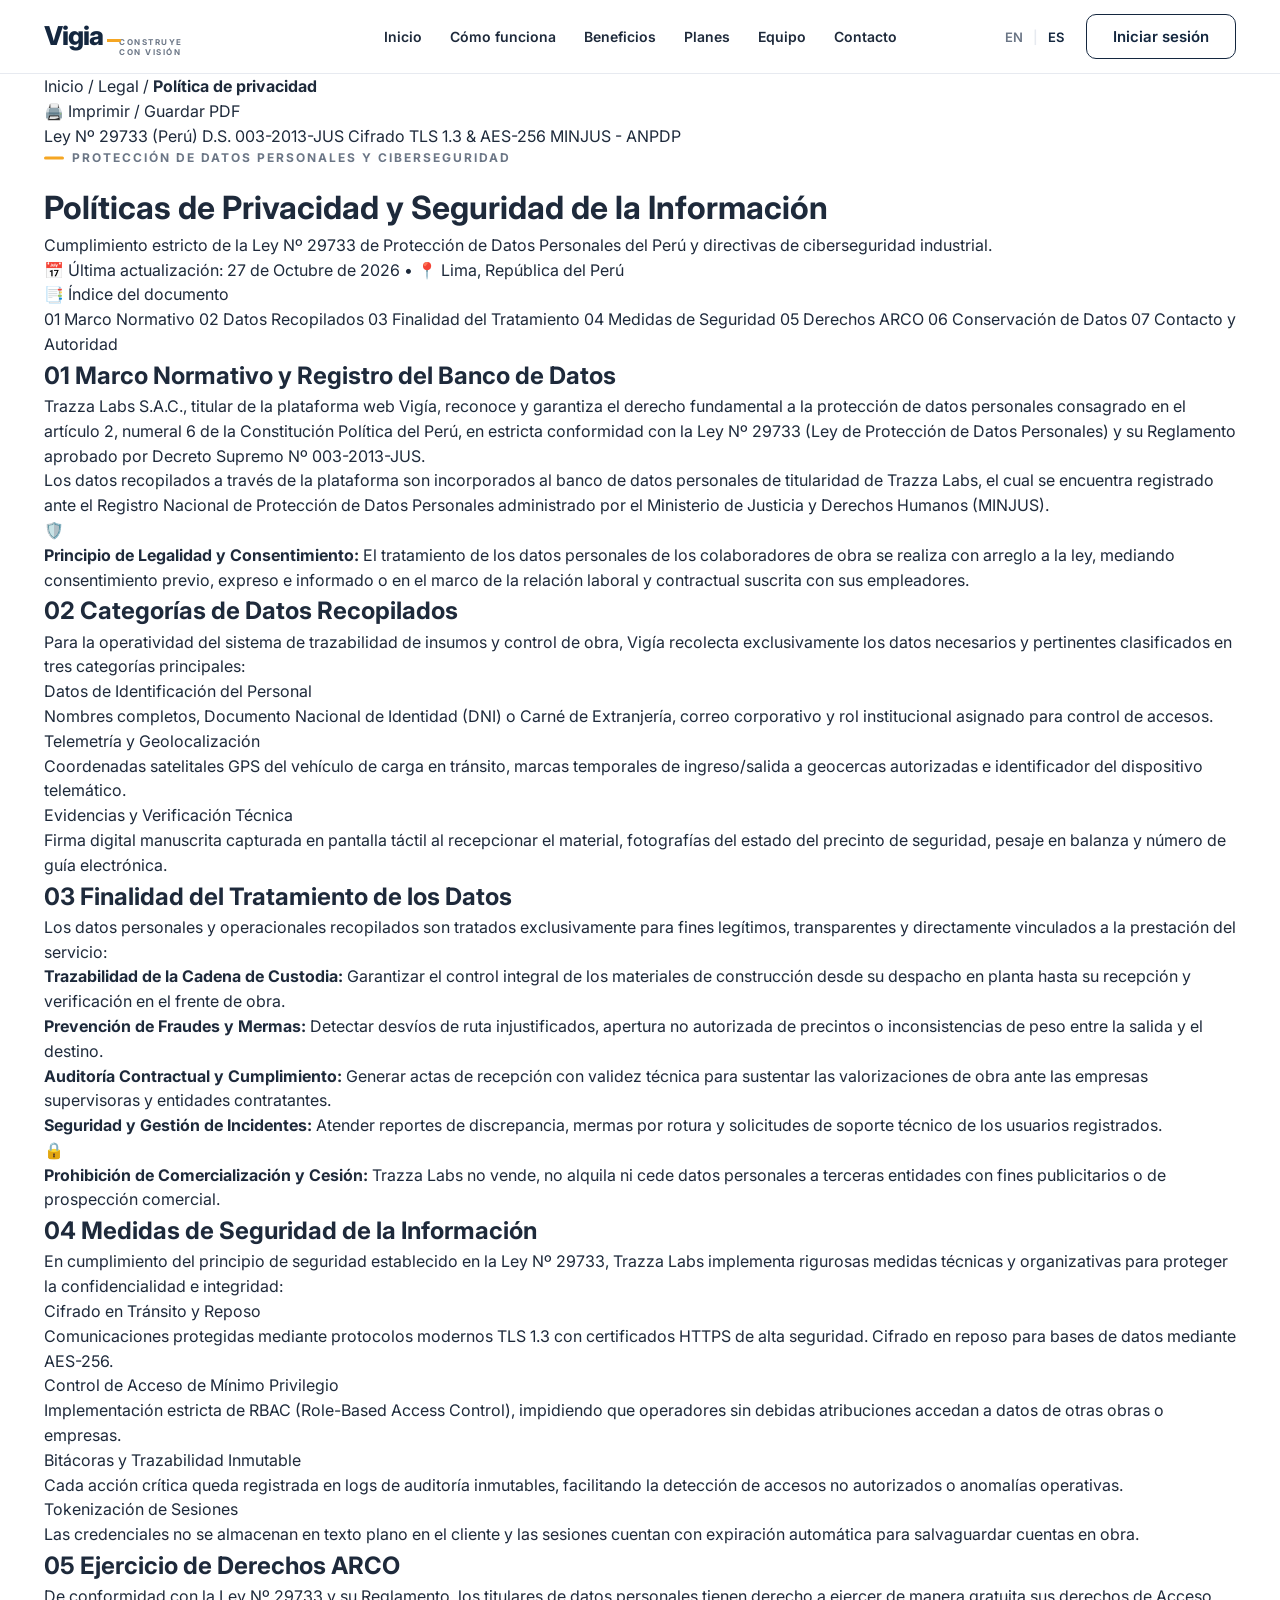
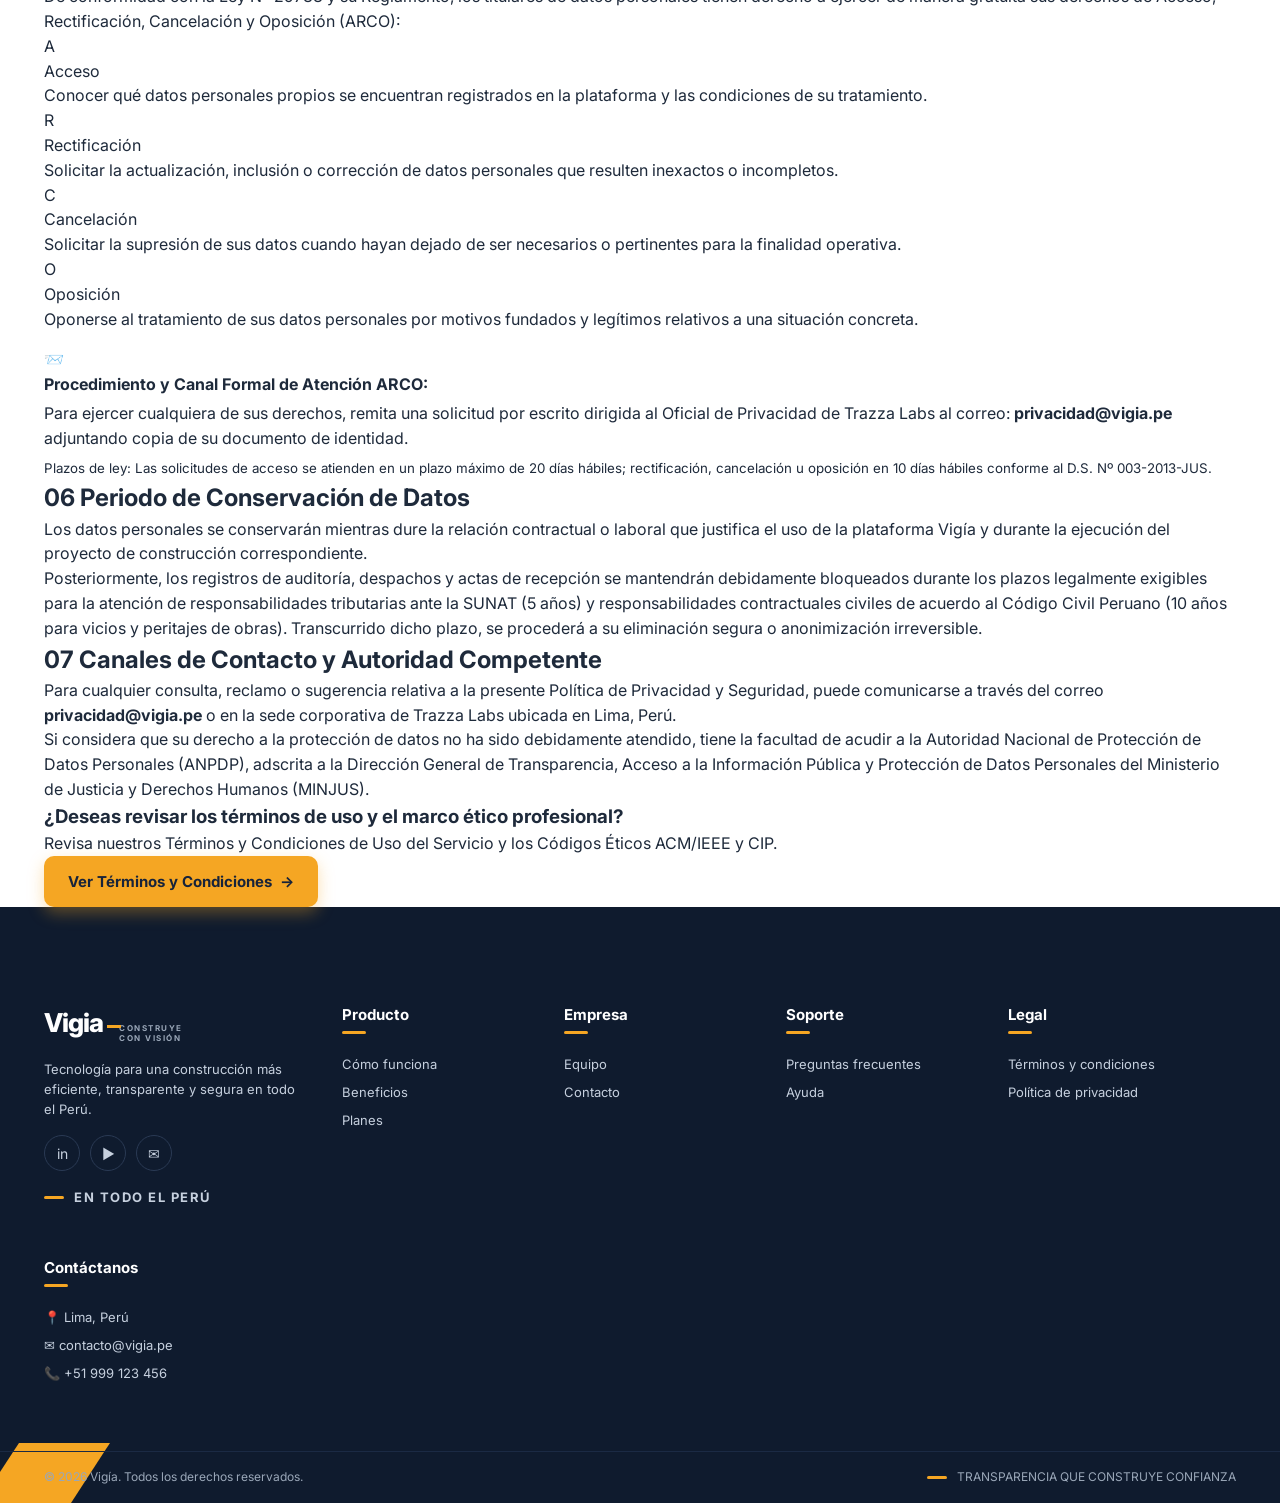
==== docs/politica-de-privacidad.html @ 354fa3fb "feat(legal): add privacy and security policy page compliant with Peruvian Law 29733" ====
<!DOCTYPE html>
<html lang="es">
<head>
  <meta charset="UTF-8" />
  <meta name="viewport" content="width=device-width, initial-scale=1.0" />
  <title data-i18n="privacy.metaTitle">Políticas de Privacidad y Seguridad | Vigía</title>
  <meta name="description" data-i18n-content="privacy.metaDesc" content="Políticas de Privacidad y Seguridad de la Información de Vigía bajo la Ley Nº 29733 de Protección de Datos Personales de la República del Perú." />
  <meta name="keywords" content="política de privacidad, ley 29733, protección de datos Perú, derechos ARCO, ciberseguridad, Vigía, Trazza Labs" />
  <meta name="author" content="Trazza Labs" />
  <link rel="preconnect" href="https://fonts.googleapis.com" />
  <link rel="preconnect" href="https://fonts.gstatic.com" crossorigin />
  <link href="https://fonts.googleapis.com/css2?family=Inter:wght@400;500;600;700;800;900&display=swap" rel="stylesheet" />
  <link rel="stylesheet" href="styles.css" />
</head>
<body>

  <!-- ================= HEADER ================= -->
  <header class="site-header" id="top">
    <div class="container header-inner">
      <a href="index.html#top" class="brand" data-i18n-aria-label="header.brandLabel" aria-label="Vigía — Inicio">
        <span class="brand-name">Vigia</span>
        <span class="brand-tag" data-i18n="brand.tag">CONSTRUYE<br />CON VISIÓN</span>
      </a>

      <nav class="main-nav" id="mainNav" data-i18n-aria-label="header.navLabel" aria-label="Navegación principal">
        <a href="index.html#top" class="nav-link" data-i18n="nav.home">Inicio</a>
        <a href="index.html#como-funciona" class="nav-link" data-i18n="nav.how">Cómo funciona</a>
        <a href="index.html#beneficios" class="nav-link" data-i18n="nav.benefits">Beneficios</a>
        <a href="index.html#planes" class="nav-link" data-i18n="nav.plans">Planes</a>
        <a href="index.html#equipo" class="nav-link" data-i18n="nav.team">Equipo</a>
        <a href="index.html#contacto" class="nav-link" data-i18n="nav.contact">Contacto</a>
      </nav>

      <div class="header-actions">
        <div class="lang-switch" role="group" data-i18n-aria-label="header.languageLabel" aria-label="Idioma">
          <button type="button" class="lang-btn" data-lang="en" aria-pressed="false">EN</button>
          <span class="lang-sep">|</span>
          <button type="button" class="lang-btn active" data-lang="es" aria-pressed="true">ES</button>
        </div>
        <a href="https://vigia-frontend-8084.web.app" class="btn btn-outline" data-i18n="header.signIn">Iniciar sesión</a>
        <button type="button" class="menu-toggle" id="menuToggle" data-i18n-aria-label="header.openMenu" aria-label="Abrir menú" aria-expanded="false">
          <span></span><span></span><span></span>
        </button>
      </div>
    </div>
  </header>

  <!-- ================= MAIN LEGAL CONTENT ================= -->
  <main class="legal-main">
    <div class="container">

      <!-- Breadcrumbs & Print Action -->
      <div class="legal-breadcrumb-bar">
        <nav class="legal-breadcrumb" aria-label="Migas de pan">
          <a href="index.html" data-i18n="nav.home">Inicio</a>
          <span>/</span>
          <span data-i18n="footer.legal">Legal</span>
          <span>/</span>
          <strong data-i18n="privacy.title">Política de privacidad</strong>
        </nav>
        <button type="button" class="btn-print" onclick="window.print()">
          <span>🖨️</span>
          <span data-i18n="privacy.print">Imprimir / Guardar PDF</span>
        </button>
      </div>

      <!-- Header Card -->
      <div class="legal-header-card privacy-border">
        <div class="legal-badges">
          <span class="legal-badge badge-green" data-i18n="privacy.badgeLaw">Ley Nº 29733 (Perú)</span>
          <span class="legal-badge badge-gray" data-i18n="privacy.badgeDs">D.S. 003-2013-JUS</span>
          <span class="legal-badge badge-blue" data-i18n="privacy.badgeSecurity">Cifrado TLS 1.3 & AES-256</span>
          <span class="legal-badge badge-amber" data-i18n="privacy.badgeAuthority">MINJUS - ANPDP</span>
        </div>
        <p class="eyebrow" data-i18n="privacy.eyebrow">PROTECCIÓN DE DATOS PERSONALES Y CIBERSEGURIDAD</p>
        <h1 class="legal-title" data-i18n="privacy.headerTitle">Políticas de Privacidad y Seguridad de la Información</h1>
        <p class="legal-subtitle" data-i18n="privacy.headerSubtitle">
          Cumplimiento estricto de la Ley Nº 29733 de Protección de Datos Personales del Perú y directivas de ciberseguridad industrial.
        </p>
        <div class="legal-meta">
          <span data-i18n="privacy.updated">📅 Última actualización: 27 de Octubre de 2026</span>
          <span>&bull;</span>
          <span data-i18n="privacy.jurisdiction">📍 Lima, República del Perú</span>
        </div>
      </div>

      <!-- Tabla de Contenido Rápido (TOC) -->
      <nav class="legal-toc" aria-label="Índice de secciones de privacidad">
        <div class="legal-toc-title">
          <span>📑</span> <span data-i18n="terms.tocTitle">Índice del documento</span>
        </div>
        <div class="legal-toc-grid">
          <a href="#psec-1" class="toc-link"><span class="toc-num">01</span> <span data-i18n="privacy.nav1">Marco Normativo</span></a>
          <a href="#psec-2" class="toc-link"><span class="toc-num">02</span> <span data-i18n="privacy.nav2">Datos Recopilados</span></a>
          <a href="#psec-3" class="toc-link"><span class="toc-num">03</span> <span data-i18n="privacy.nav3">Finalidad del Tratamiento</span></a>
          <a href="#psec-4" class="toc-link"><span class="toc-num">04</span> <span data-i18n="privacy.nav4">Medidas de Seguridad</span></a>
          <a href="#psec-5" class="toc-link"><span class="toc-num">05</span> <span data-i18n="privacy.nav5">Derechos ARCO</span></a>
          <a href="#psec-6" class="toc-link"><span class="toc-num">06</span> <span data-i18n="privacy.nav6">Conservación de Datos</span></a>
          <a href="#psec-7" class="toc-link"><span class="toc-num">07</span> <span data-i18n="privacy.nav7">Contacto y Autoridad</span></a>
        </div>
      </nav>

      <!-- Secciones Legales -->
      <div class="legal-content">

        <!-- Sección 1 -->
        <section id="psec-1" class="legal-section-card">
          <h2><span class="sec-badge green">01</span> <span data-i18n="privacy.s1Title">Marco Normativo y Registro del Banco de Datos</span></h2>
          <p data-i18n="privacy.s1p1">
            Trazza Labs S.A.C., titular de la plataforma web Vigía, reconoce y garantiza el derecho fundamental a la protección de datos personales consagrado en el artículo 2, numeral 6 de la Constitución Política del Perú, en estricta conformidad con la Ley Nº 29733 (Ley de Protección de Datos Personales) y su Reglamento aprobado por Decreto Supremo Nº 003-2013-JUS.
          </p>
          <p data-i18n="privacy.s1p2">
            Los datos recopilados a través de la plataforma son incorporados al banco de datos personales de titularidad de Trazza Labs, el cual se encuentra registrado ante el Registro Nacional de Protección de Datos Personales administrado por el Ministerio de Justicia y Derechos Humanos (MINJUS).
          </p>
          <div class="callout callout-success">
            <span>🛡️</span>
            <div>
              <strong data-i18n="privacy.s1CalloutTitle">Principio de Legalidad y Consentimiento:</strong>
              <span data-i18n="privacy.s1CalloutText"> El tratamiento de los datos personales de los colaboradores de obra se realiza con arreglo a la ley, mediando consentimiento previo, expreso e informado o en el marco de la relación laboral y contractual suscrita con sus empleadores.</span>
            </div>
          </div>
        </section>

        <!-- Sección 2 -->
        <section id="psec-2" class="legal-section-card">
          <h2><span class="sec-badge green">02</span> <span data-i18n="privacy.s2Title">Categorías de Datos Recopilados</span></h2>
          <p data-i18n="privacy.s2Intro">
            Para la operatividad del sistema de trazabilidad de insumos y control de obra, Vigía recolecta exclusivamente los datos necesarios y pertinentes clasificados en tres categorías principales:
          </p>
          <div class="roles-cards-grid">
            <div class="role-box">
              <div class="role-box-title" data-i18n="privacy.s2Cat1Title">Datos de Identificación del Personal</div>
              <p data-i18n="privacy.s2Cat1Text">Nombres completos, Documento Nacional de Identidad (DNI) o Carné de Extranjería, correo corporativo y rol institucional asignado para control de accesos.</p>
            </div>
            <div class="role-box">
              <div class="role-box-title" data-i18n="privacy.s2Cat2Title">Telemetría y Geolocalización</div>
              <p data-i18n="privacy.s2Cat2Text">Coordenadas satelitales GPS del vehículo de carga en tránsito, marcas temporales de ingreso/salida a geocercas autorizadas e identificador del dispositivo telemático.</p>
            </div>
            <div class="role-box">
              <div class="role-box-title" data-i18n="privacy.s2Cat3Title">Evidencias y Verificación Técnica</div>
              <p data-i18n="privacy.s2Cat3Text">Firma digital manuscrita capturada en pantalla táctil al recepcionar el material, fotografías del estado del precinto de seguridad, pesaje en balanza y número de guía electrónica.</p>
            </div>
          </div>
        </section>

        <!-- Sección 3 -->
        <section id="psec-3" class="legal-section-card">
          <h2><span class="sec-badge green">03</span> <span data-i18n="privacy.s3Title">Finalidad del Tratamiento de los Datos</span></h2>
          <p data-i18n="privacy.s3p1">
            Los datos personales y operacionales recopilados son tratados exclusivamente para fines legítimos, transparentes y directamente vinculados a la prestación del servicio:
          </p>
          <ul class="ethics-list">
            <li><strong data-i18n="privacy.s3Item1Title">Trazabilidad de la Cadena de Custodia:</strong> <span data-i18n="privacy.s3Item1Text">Garantizar el control integral de los materiales de construcción desde su despacho en planta hasta su recepción y verificación en el frente de obra.</span></li>
            <li><strong data-i18n="privacy.s3Item2Title">Prevención de Fraudes y Mermas:</strong> <span data-i18n="privacy.s3Item2Text">Detectar desvíos de ruta injustificados, apertura no autorizada de precintos o inconsistencias de peso entre la salida y el destino.</span></li>
            <li><strong data-i18n="privacy.s3Item3Title">Auditoría Contractual y Cumplimiento:</strong> <span data-i18n="privacy.s3Item3Text">Generar actas de recepción con validez técnica para sustentar las valorizaciones de obra ante las empresas supervisoras y entidades contratantes.</span></li>
            <li><strong data-i18n="privacy.s3Item4Title">Seguridad y Gestión de Incidentes:</strong> <span data-i18n="privacy.s3Item4Text">Atender reportes de discrepancia, mermas por rotura y solicitudes de soporte técnico de los usuarios registrados.</span></li>
          </ul>
          <div class="callout callout-info">
            <span>🔒</span>
            <div>
              <strong data-i18n="privacy.s3NoSaleTitle">Prohibición de Comercialización y Cesión:</strong>
              <span data-i18n="privacy.s3NoSaleText"> Trazza Labs no vende, no alquila ni cede datos personales a terceras entidades con fines publicitarios o de prospección comercial.</span>
            </div>
          </div>
        </section>

        <!-- Sección 4 -->
        <section id="psec-4" class="legal-section-card">
          <h2><span class="sec-badge green">04</span> <span data-i18n="privacy.s4Title">Medidas de Seguridad de la Información</span></h2>
          <p data-i18n="privacy.s4Intro">
            En cumplimiento del principio de seguridad establecido en la Ley Nº 29733, Trazza Labs implementa rigurosas medidas técnicas y organizativas para proteger la confidencialidad e integridad:
          </p>
          <div class="roles-cards-grid">
            <div class="role-box">
              <div class="role-box-title" data-i18n="privacy.s4C1Title">Cifrado en Tránsito y Reposo</div>
              <p data-i18n="privacy.s4C1Text">Comunicaciones protegidas mediante protocolos modernos TLS 1.3 con certificados HTTPS de alta seguridad. Cifrado en reposo para bases de datos mediante AES-256.</p>
            </div>
            <div class="role-box">
              <div class="role-box-title" data-i18n="privacy.s4C2Title">Control de Acceso de Mínimo Privilegio</div>
              <p data-i18n="privacy.s4C2Text">Implementación estricta de RBAC (Role-Based Access Control), impidiendo que operadores sin debidas atribuciones accedan a datos de otras obras o empresas.</p>
            </div>
            <div class="role-box">
              <div class="role-box-title" data-i18n="privacy.s4C3Title">Bitácoras y Trazabilidad Inmutable</div>
              <p data-i18n="privacy.s4C3Text">Cada acción crítica queda registrada en logs de auditoría inmutables, facilitando la detección de accesos no autorizados o anomalías operativas.</p>
            </div>
            <div class="role-box">
              <div class="role-box-title" data-i18n="privacy.s4C4Title">Tokenización de Sesiones</div>
              <p data-i18n="privacy.s4C4Text">Las credenciales no se almacenan en texto plano en el cliente y las sesiones cuentan con expiración automática para salvaguardar cuentas en obra.</p>
            </div>
          </div>
        </section>

        <!-- Sección 5: Derechos ARCO -->
        <section id="psec-5" class="legal-section-card">
          <h2><span class="sec-badge amber">05</span> <span data-i18n="privacy.s5Title">Ejercicio de Derechos ARCO</span></h2>
          <p data-i18n="privacy.s5Intro">
            De conformidad con la Ley Nº 29733 y su Reglamento, los titulares de datos personales tienen derecho a ejercer de manera gratuita sus derechos de Acceso, Rectificación, Cancelación y Oposición (ARCO):
          </p>
          <div class="arco-grid">
            <div class="arco-card">
              <div class="arco-letter">A</div>
              <div class="arco-name" data-i18n="privacy.arcoATitle">Acceso</div>
              <p class="arco-desc" data-i18n="privacy.arcoADesc">Conocer qué datos personales propios se encuentran registrados en la plataforma y las condiciones de su tratamiento.</p>
            </div>
            <div class="arco-card">
              <div class="arco-letter">R</div>
              <div class="arco-name" data-i18n="privacy.arcoRTitle">Rectificación</div>
              <p class="arco-desc" data-i18n="privacy.arcoRDesc">Solicitar la actualización, inclusión o corrección de datos personales que resulten inexactos o incompletos.</p>
            </div>
            <div class="arco-card">
              <div class="arco-letter">C</div>
              <div class="arco-name" data-i18n="privacy.arcoCTitle">Cancelación</div>
              <p class="arco-desc" data-i18n="privacy.arcoCDesc">Solicitar la supresión de sus datos cuando hayan dejado de ser necesarios o pertinentes para la finalidad operativa.</p>
            </div>
            <div class="arco-card">
              <div class="arco-letter">O</div>
              <div class="arco-name" data-i18n="privacy.arcoOTitle">Oposición</div>
              <p class="arco-desc" data-i18n="privacy.arcoODesc">Oponerse al tratamiento de sus datos personales por motivos fundados y legítimos relativos a una situación concreta.</p>
            </div>
          </div>

          <div class="callout callout-info" style="margin-top: 16px;">
            <span>📨</span>
            <div>
              <strong data-i18n="privacy.procTitle">Procedimiento y Canal Formal de Atención ARCO:</strong>
              <p style="margin: 4px 0;" data-i18n="privacy.procDesc">Para ejercer cualquiera de sus derechos, remita una solicitud por escrito dirigida al Oficial de Privacidad de Trazza Labs al correo: <strong>privacidad@vigia.pe</strong> adjuntando copia de su documento de identidad.</p>
              <small data-i18n="privacy.procTime">Plazos de ley: Las solicitudes de acceso se atienden en un plazo máximo de 20 días hábiles; rectificación, cancelación u oposición en 10 días hábiles conforme al D.S. Nº 003-2013-JUS.</small>
            </div>
          </div>
        </section>

        <!-- Sección 6 -->
        <section id="psec-6" class="legal-section-card">
          <h2><span class="sec-badge green">06</span> <span data-i18n="privacy.s6Title">Periodo de Conservación de Datos</span></h2>
          <p data-i18n="privacy.s6p1">
            Los datos personales se conservarán mientras dure la relación contractual o laboral que justifica el uso de la plataforma Vigía y durante la ejecución del proyecto de construcción correspondiente.
          </p>
          <p data-i18n="privacy.s6p2">
            Posteriormente, los registros de auditoría, despachos y actas de recepción se mantendrán debidamente bloqueados durante los plazos legalmente exigibles para la atención de responsabilidades tributarias ante la SUNAT (5 años) y responsabilidades contractuales civiles de acuerdo al Código Civil Peruano (10 años para vicios y peritajes de obras). Transcurrido dicho plazo, se procederá a su eliminación segura o anonimización irreversible.
          </p>
        </section>

        <!-- Sección 7 -->
        <section id="psec-7" class="legal-section-card">
          <h2><span class="sec-badge green">07</span> <span data-i18n="privacy.s7Title">Canales de Contacto y Autoridad Competente</span></h2>
          <p data-i18n="privacy.s7p1">
            Para cualquier consulta, reclamo o sugerencia relativa a la presente Política de Privacidad y Seguridad, puede comunicarse a través del correo <strong>privacidad@vigia.pe</strong> o en la sede corporativa de Trazza Labs ubicada en Lima, Perú.
          </p>
          <p data-i18n="privacy.s7p2">
            Si considera que su derecho a la protección de datos no ha sido debidamente atendido, tiene la facultad de acudir a la Autoridad Nacional de Protección de Datos Personales (ANPDP), adscrita a la Dirección General de Transparencia, Acceso a la Información Pública y Protección de Datos Personales del Ministerio de Justicia y Derechos Humanos (MINJUS).
          </p>
        </section>

      </div>

      <!-- CTA Card al pie de página -->
      <div class="legal-cta-card">
        <div class="legal-cta-text">
          <h3 data-i18n="privacy.ctaTitle">¿Deseas revisar los términos de uso y el marco ético profesional?</h3>
          <p data-i18n="privacy.ctaDesc">Revisa nuestros Términos y Condiciones de Uso del Servicio y los Códigos Éticos ACM/IEEE y CIP.</p>
        </div>
        <a href="terminos-y-condiciones.html" class="btn btn-primary" data-i18n="privacy.ctaBtn">
          <span>Ver Términos y Condiciones</span> <span class="arrow">→</span>
        </a>
      </div>

    </div>
  </main>

  <!-- ================= FOOTER ================= -->
  <footer class="site-footer" id="contacto">
    <span class="deco deco-footer" aria-hidden="true"></span>
    <div class="container footer-inner">
      <div class="footer-brand">
        <div class="brand brand-light">
          <span class="brand-name">Vigia</span>
          <span class="brand-tag" data-i18n="brand.tag">CONSTRUYE<br />CON VISIÓN</span>
        </div>
        <p data-i18n="footer.desc">Tecnología para una construcción más eficiente, transparente y segura en todo el Perú.</p>
        <ul class="socials" data-i18n-aria-label="footer.socialLabel" aria-label="Redes sociales">
          <li><a href="#" aria-label="LinkedIn">in</a></li>
          <li><a href="#" aria-label="YouTube">▶</a></li>
          <li><a href="#" aria-label="Email">✉</a></li>
        </ul>
        <p class="strip-line"><span class="strip-dash"></span> <span data-i18n="strip.allPeru">EN TODO EL PERÚ</span></p>
      </div>

      <div class="footer-col">
        <h4 data-i18n="footer.product">Producto</h4>
        <ul><li><a href="index.html#como-funciona" data-i18n="nav.how">Cómo funciona</a></li><li><a href="index.html#beneficios" data-i18n="nav.benefits">Beneficios</a></li><li><a href="index.html#planes" data-i18n="nav.plans">Planes</a></li></ul>
      </div>
      <div class="footer-col">
        <h4 data-i18n="footer.company">Empresa</h4>
        <ul><li><a href="index.html#equipo" data-i18n="nav.team">Equipo</a></li><li><a href="index.html#contacto" data-i18n="nav.contact">Contacto</a></li></ul>
      </div>
      <div class="footer-col">
        <h4 data-i18n="footer.support">Soporte</h4>
        <ul><li><a href="#" data-i18n="footer.faq">Preguntas frecuentes</a></li><li><a href="#" data-i18n="footer.help">Ayuda</a></li></ul>
      </div>
      <div class="footer-col">
        <h4 data-i18n="footer.legal">Legal</h4>
        <ul><li><a href="terminos-y-condiciones.html" data-i18n="footer.terms">Términos y condiciones</a></li><li><a href="politica-de-privacidad.html" data-i18n="footer.privacy">Política de privacidad</a></li></ul>
      </div>
      <div class="footer-col">
        <h4 data-i18n="footer.contactUs">Contáctanos</h4>
        <ul class="contact-list">
          <li>📍 Lima, Perú</li>
          <li>✉ contacto@vigia.pe</li>
          <li>📞 +51 999 123 456</li>
        </ul>
      </div>
    </div>

    <div class="footer-bottom">
      <div class="container footer-bottom-inner">
        <span data-i18n="footer.rights">© 2026 Vigía. Todos los derechos reservados.</span>
        <span class="right"><span class="strip-dash"></span> <span data-i18n="strip.trust">TRANSPARENCIA QUE CONSTRUYE CONFIANZA</span></span>
      </div>
    </div>
  </footer>

  <script src="i18n.js"></script>
  <script src="script.js"></script>
</body>
</html>
---- docs/styles.css ----
/* =========================================================
   Vigía · Landing Page (v2)
   Design tokens from Section 4.1.1 of the report
   ========================================================= */
:root {
  --color-primary:      #14273F;   /* Azul Vigía (headings) */
  --color-primary-2:    #3D6B94;
  --color-accent:       #F5A623;   /* Ámbar construcción (CTA) */
  --color-accent-2:     #E0961B;
  --color-accent-soft:  #FDECC8;   /* Ámbar suave (fondos de ícono) */
  --color-success:      #2E7D32;
  --color-error:        #D32F2F;
  --color-text:         #1E2A3B;
  --color-text-2:       #6B7686;
  --color-bg:           #F7F8FA;
  --color-surface:      #FFFFFF;
  --color-border:       #E7EAF0;
  --color-dark-bg:      #0F1B2E;

  --sp-1: 4px;  --sp-2: 8px;  --sp-3: 16px;
  --sp-4: 24px; --sp-5: 32px; --sp-6: 48px;
  --sp-7: 64px; --sp-8: 96px;

  --radius-sm: 10px;
  --radius-md: 16px;
  --radius-lg: 24px;

  --shadow-1: 0 1px 2px rgba(15, 27, 46, 0.06), 0 1px 3px rgba(15, 27, 46, 0.05);
  --shadow-2: 0 10px 30px rgba(15, 27, 46, 0.10);
  --shadow-3: 0 30px 70px rgba(15, 27, 46, 0.22);

  --font: 'Inter', -apple-system, BlinkMacSystemFont, 'Segoe UI', Roboto, sans-serif;
  --container: 1240px;
}

* { box-sizing: border-box; margin: 0; padding: 0; }
html { scroll-behavior: smooth; }
body { font-family: var(--font); color: var(--color-text); background: var(--color-surface); line-height: 1.55; -webkit-font-smoothing: antialiased; overflow-x: hidden; }
img { max-width: 100%; display: block; }
a { color: inherit; text-decoration: none; }
button { font: inherit; cursor: pointer; border: 0; background: none; color: inherit; }
ul, ol { list-style: none; }

.container { width: 100%; max-width: var(--container); margin: 0 auto; padding-inline: var(--sp-4); position: relative; z-index: 1; }

/* ---------- Decorative parallelograms ---------- */
.deco {
  position: absolute;
  width: 70px; height: 130px;
  background: var(--color-accent);
  clip-path: polygon(45% 0, 100% 0, 55% 100%, 0 100%);
  z-index: 0;
  pointer-events: none;
}
.deco-hero-1 { top: 4%; right: 6%; opacity: .9; }
.deco-hero-2 { bottom: 6%; right: 20%; width: 46px; height: 90px; opacity: .55; }
.deco-problem-1 { top: -2%; right: 8%; width: 60px; height: 110px; }
.deco-problem-2 { top: 30%; right: 2%; width: 40px; height: 80px; opacity: .6; }
.deco-benefits-1 { top: 6%; right: 4%; }
.deco-benefits-2 { top: 32%; right: 0; width: 40px; height: 80px; opacity: .55; }
.deco-plans { bottom: 4%; right: 12%; width: 50px; height: 100px; opacity: .8; }
.deco-footer { bottom: 0; left: -20px; width: 130px; height: 60px; clip-path: polygon(30% 0, 100% 0, 70% 100%, 0 100%); }

/* ---------- Reusable atoms ---------- */
.eyebrow {
  font-size: 12px; font-weight: 700; letter-spacing: 2px;
  color: var(--color-text-2); text-transform: uppercase;
  position: relative; padding-left: 28px; margin-bottom: var(--sp-3);
}
.eyebrow::before {
  content: ''; position: absolute; left: 0; top: 50%; transform: translateY(-50%);
  width: 20px; height: 3px; background: var(--color-accent); border-radius: 2px;
}
.strip-dash { display: inline-block; width: 20px; height: 3px; background: var(--color-accent); border-radius: 2px; margin-right: 10px; vertical-align: middle; }

.section-title { font-size: clamp(28px, 4vw, 44px); font-weight: 800; color: var(--color-primary); line-height: 1.12; letter-spacing: -0.5px; margin-bottom: var(--sp-3); }
.section-title .accent { color: var(--color-accent); }
.section-desc { color: var(--color-text-2); font-size: 16px; max-width: 680px; margin-bottom: var(--sp-6); }
.section { padding-block: var(--sp-8); position: relative; overflow: hidden; }

.btn {
  display: inline-flex; align-items: center; justify-content: center; gap: var(--sp-2);
  padding: 14px 24px; border-radius: var(--radius-sm); font-weight: 700; font-size: 15px;
  transition: transform .15s ease, background .15s ease, border-color .15s ease, box-shadow .15s ease;
  white-space: nowrap;
}
.btn:active { transform: translateY(1px); }
.btn .arrow { transition: transform .15s ease; }
.btn:hover .arrow { transform: translateX(3px); }
.btn-primary { background: var(--color-accent); color: #17233A; box-shadow: 0 6px 16px rgba(245, 166, 35, .35); }
.btn-primary:hover { background: var(--color-accent-2); }
.btn-outline { border: 1.5px solid var(--color-primary); color: var(--color-primary); padding: 10px 20px; font-weight: 600; }
.btn-outline:hover { background: var(--color-primary); color: #fff; }
.btn-ghost { border: 1.5px solid #D8DEE8; color: var(--color-primary); font-weight: 600; }
.btn-ghost:hover { border-color: var(--color-primary); }
.btn-block { width: 100%; padding: 16px; }

.dot { display: inline-block; width: 8px; height: 8px; border-radius: 50%; margin-right: 6px; vertical-align: middle; }
.dot.green { background: var(--color-success); }
.dot.amber { background: var(--color-accent); }

/* =========================================================
   HEADER
   ========================================================= */
.site-header {
  position: sticky; top: 0; z-index: 50;
  background: rgba(255, 255, 255, .92);
  backdrop-filter: saturate(180%) blur(10px);
  border-bottom: 1px solid var(--color-border);
}
/* Brand | nav | actions: the nav stays centered and the side columns stay
   anchored, so switching language does not push the other items around. */
.header-inner { display: grid; grid-template-columns: minmax(max-content, 1fr) auto minmax(max-content, 1fr); align-items: center; gap: var(--sp-4); padding-block: 14px; }
.brand { display: flex; align-items: flex-end; gap: 10px; justify-self: start; }
.brand-name { font-size: 26px; font-weight: 800; color: var(--color-primary); letter-spacing: -1px; position: relative; }
.brand-name::after { content: ''; position: absolute; right: -18px; top: 55%; width: 14px; height: 3px; background: var(--color-accent); }
.brand-tag { font-size: 8px; font-weight: 700; letter-spacing: 1.5px; color: var(--color-text-2); line-height: 1.25; padding-left: 6px; }
.main-nav { display: flex; align-items: center; justify-content: center; gap: var(--sp-4); }
/* Same weight in every state so the active link never changes the nav width. */
.nav-link { font-size: 14px; font-weight: 600; color: var(--color-text); padding: 6px 2px; position: relative; white-space: nowrap; }
.nav-link:hover { color: var(--color-primary); }
.nav-link.active { color: var(--color-primary); }
.nav-link.active::after { content: ''; position: absolute; left: 0; right: 0; bottom: -4px; height: 3px; background: var(--color-accent); border-radius: 2px; }
.header-actions { display: flex; align-items: center; justify-content: flex-end; gap: var(--sp-3); justify-self: end; }
.header-actions .btn-outline { min-width: 150px; }
.lang-switch { display: flex; align-items: center; gap: 4px; font-size: 13px; font-weight: 600; }
.lang-btn { color: var(--color-text-2); padding: 4px 6px; }
.lang-btn.active { color: var(--color-primary); }
.lang-sep { color: var(--color-border); }
.menu-toggle { display: none; width: 36px; height: 36px; flex-direction: column; align-items: center; justify-content: center; gap: 4px; }
.menu-toggle span { width: 20px; height: 2px; background: var(--color-primary); border-radius: 1px; }

/* =========================================================
   HERO
   ========================================================= */
.hero {
  position: relative; overflow: hidden;
  background: linear-gradient(180deg, #FFFFFF 0%, #F9FBFD 100%);
}
.hero-inner { display: grid; grid-template-columns: 1fr 1.3fr; gap: var(--sp-6); padding-block: var(--sp-8) var(--sp-6); align-items: center; }
.hero-title { font-size: clamp(34px, 5vw, 58px); font-weight: 800; line-height: 1.08; letter-spacing: -1.2px; margin-block: var(--sp-3) var(--sp-4); }
.hero-title .ink { color: #10192B; }
.hero-title .accent { color: var(--color-accent); }
.hero-desc { color: var(--color-text-2); font-size: 17px; max-width: 460px; margin-bottom: var(--sp-5); }
.hero-cta { display: flex; gap: var(--sp-3); margin-bottom: var(--sp-6); flex-wrap: wrap; }
.hero-highlights { display: grid; grid-template-columns: repeat(3, 1fr); gap: var(--sp-3); color: var(--color-text-2); font-size: 13px; font-weight: 600; margin-bottom: var(--sp-5); max-width: 460px; }
.hero-highlights li { display: flex; align-items: flex-start; gap: 8px; }
.hero-highlights .hh-ico { display: inline-flex; align-items: center; justify-content: center; width: 34px; height: 34px; border-radius: 50%; background: var(--color-surface); box-shadow: var(--shadow-1); font-size: 15px; flex: none; }
.hero-highlights small { display: block; font-weight: 400; color: var(--color-text-2); }
.hero-strip { color: var(--color-text-2); font-size: 11px; font-weight: 700; letter-spacing: 2px; display: flex; align-items: center; }

/* ---- Hero visual ---- */
.hero-visual { position: relative; padding-top: var(--sp-4); }
.watermark { position: absolute; right: 6px; bottom: -6px; font-size: 12px; font-weight: 700; letter-spacing: 2px; color: var(--color-text-2); opacity: .35; }

.laptop { position: relative; margin-inline: auto; max-width: 620px; }
.laptop-screen {
  background: #0E1C30;
  border-radius: 14px 14px 4px 4px;
  padding: 10px 10px 0;
  box-shadow: var(--shadow-3);
}
.mockup { display: grid; grid-template-columns: 150px 1fr; background: var(--color-primary); border-radius: 6px 6px 0 0; overflow: hidden; }
.mockup-side { background: #0F2038; padding: var(--sp-3) var(--sp-2); }
.mockup-brand { font-weight: 800; font-size: 14px; color: #fff; margin-bottom: var(--sp-3); }
.mockup-brand span { display: block; font-size: 6px; font-weight: 600; color: #8E9DB2; letter-spacing: 1px; margin-top: 2px; }
.mockup-menu li { padding: 7px 8px; border-radius: 6px; font-size: 11px; color: #A9B7C9; margin-bottom: 2px; }
.mockup-menu li.active { background: var(--color-accent); color: #1E2A3B; font-weight: 700; }
.mockup-main { background: var(--color-surface); color: var(--color-text); padding: var(--sp-3); }
.mockup-topbar { display: flex; justify-content: space-between; align-items: center; gap: var(--sp-2); font-size: 10px; color: var(--color-text-2); margin-bottom: var(--sp-3); }
.search-box { flex: 1; background: var(--color-bg); padding: 6px 10px; border-radius: 6px; overflow: hidden; text-overflow: ellipsis; white-space: nowrap; }
.user-chip { white-space: nowrap; }
.mockup-h { font-size: 14px; margin-bottom: var(--sp-2); color: var(--color-primary); }
.mockup-table { width: 100%; border-collapse: collapse; font-size: 10px; }
.mockup-table th, .mockup-table td { text-align: left; padding: 6px 4px; border-bottom: 1px solid var(--color-border); }
.mockup-table th { color: var(--color-text-2); font-weight: 600; }

.laptop-base {
  height: 16px;
  background: linear-gradient(180deg, #D7DBE2, #AFB6C2);
  border-radius: 0 0 10px 10px;
  position: relative;
  box-shadow: 0 6px 12px rgba(15,27,46,.18);
}
.laptop-notch { position: absolute; left: 50%; top: 0; transform: translateX(-50%); width: 70px; height: 6px; background: #9AA2B0; border-radius: 0 0 8px 8px; }

.flow-cards { display: flex; align-items: center; justify-content: space-between; gap: var(--sp-2); margin-top: var(--sp-5); flex-wrap: wrap; }
.fc { flex: 1; min-width: 130px; background: var(--color-surface); border-radius: var(--radius-sm); padding: var(--sp-3); box-shadow: var(--shadow-1); display: flex; flex-direction: column; }
.fc span { font-size: 22px; margin-bottom: 4px; }
.fc b { font-size: 13px; color: var(--color-primary); }
.fc small { font-size: 11px; color: var(--color-text-2); }
.flow-cards > .arrow { font-size: 18px; color: var(--color-text-2); }

/* =========================================================
   PROBLEM + HOW IT WORKS
   ========================================================= */
.problem { background: linear-gradient(180deg, #FFFFFF, #F7FAFD); }
.problem-head { display: flex; justify-content: space-between; align-items: flex-start; gap: var(--sp-5); }
.side-tag { font-size: 11px; font-weight: 800; letter-spacing: 1.5px; color: var(--color-text-2); text-align: right; border-left: 3px solid var(--color-accent); padding-left: var(--sp-3); white-space: nowrap; margin-top: 8px; }

.problem-cards { display: grid; grid-template-columns: repeat(3, 1fr); gap: var(--sp-4); margin-bottom: var(--sp-8); }
.p-card { background: var(--color-surface); border-radius: var(--radius-md); padding: var(--sp-5); box-shadow: var(--shadow-1); }
.p-ico { width: 56px; height: 56px; border-radius: 50%; background: var(--color-accent-soft); color: var(--color-primary); display: flex; align-items: center; justify-content: center; font-size: 22px; margin-bottom: var(--sp-3); }
.p-card h3 { font-size: 18px; color: var(--color-primary); margin-bottom: var(--sp-2); }
.p-card p { color: var(--color-text-2); font-size: 14px; }

.how-block { margin-top: var(--sp-6); }
.steps { display: flex; align-items: stretch; gap: var(--sp-2); margin-top: var(--sp-4); flex-wrap: wrap; }
.steps li:not(.step-arrow) { flex: 1; min-width: 130px; background: var(--color-surface); border-radius: var(--radius-md); padding: var(--sp-3); text-align: left; border: 1px solid var(--color-border); }
.step-arrow { display: flex; align-items: center; color: var(--color-text-2); font-size: 16px; }
.step-num { display: inline-flex; align-items: center; justify-content: center; width: 24px; height: 24px; border-radius: 50%; background: var(--color-accent); color: #1E2A3B; font-weight: 800; font-size: 12px; margin-bottom: var(--sp-2); }
.step-ico { display: block; font-size: 20px; margin-bottom: 4px; }
.steps b { display: block; color: var(--color-primary); font-size: 13px; margin-bottom: 4px; }
.steps small { color: var(--color-text-2); font-size: 11px; }

/* =========================================================
   BENEFITS
   ========================================================= */
.benefits { background: #FFFFFF; }
.benefit-grid { display: grid; grid-template-columns: repeat(3, 1fr); gap: var(--sp-4); }
.b-card { background: var(--color-surface); border-radius: var(--radius-md); padding: var(--sp-5); box-shadow: var(--shadow-1); border: 1px solid var(--color-border); transition: transform .2s ease, box-shadow .2s ease; }
.b-card:hover { transform: translateY(-4px); box-shadow: var(--shadow-2); }
.b-ico { width: 56px; height: 56px; border-radius: 50%; background: var(--color-accent-soft); color: var(--color-primary); display: flex; align-items: center; justify-content: center; font-size: 22px; margin-bottom: var(--sp-3); }
.b-card h3 { font-size: 18px; color: var(--color-primary); margin-bottom: var(--sp-2); }
.b-card p { color: var(--color-text-2); font-size: 14px; }
.section-strip { color: var(--color-text-2); font-size: 12px; font-weight: 700; letter-spacing: 1.5px; margin-top: var(--sp-6); display: flex; align-items: center; gap: 10px; flex-wrap: wrap; }
.section-strip .right { margin-left: auto; }

/* =========================================================
   PLANS
   ========================================================= */
.plans { background: #FFFFFF; }
.plan-grid { display: grid; grid-template-columns: repeat(2, 1fr); gap: var(--sp-4); max-width: 900px; }
.plan-card { background: var(--color-surface); border-radius: var(--radius-md); padding: var(--sp-5); border: 1px solid var(--color-border); box-shadow: var(--shadow-1); transition: box-shadow .2s ease, transform .2s ease; }
.plan-card:hover { box-shadow: var(--shadow-2); transform: translateY(-4px); }
.plan-ico { width: 52px; height: 52px; border-radius: 50%; background: var(--color-accent-soft); color: var(--color-primary); display: flex; align-items: center; justify-content: center; font-size: 22px; margin-bottom: var(--sp-3); }
.plan-card h3 { color: var(--color-primary); font-size: 22px; margin-bottom: var(--sp-2); }
.plan-desc { color: var(--color-text-2); font-size: 14px; margin-bottom: var(--sp-4); }
.plan-price { display: flex; align-items: baseline; gap: 6px; color: var(--color-primary); margin-bottom: var(--sp-3); }
.plan-price .cur { font-size: 20px; font-weight: 700; }
.plan-price .amt { font-size: 44px; font-weight: 800; letter-spacing: -1px; }
.plan-price .per { font-size: 14px; color: var(--color-text-2); }
.plan-features { border-top: 1px solid var(--color-border); padding-top: var(--sp-3); margin-bottom: var(--sp-4); }
.plan-features li { padding: 6px 0; color: var(--color-text); font-size: 14px; }

.plans-footer-strip { display: grid; grid-template-columns: repeat(5, 1fr); gap: var(--sp-4); margin-top: var(--sp-6); padding-top: var(--sp-4); border-top: 1px solid var(--color-border); font-size: 13px; }
.plans-footer-strip li { display: flex; gap: 10px; align-items: flex-start; }
.pf-ico { font-size: 18px; }
.plans-footer-strip li b { display: block; color: var(--color-primary); }
.plans-footer-strip li small { color: var(--color-text-2); }
.plans-footer-strip .strip-tag { align-self: center; color: var(--color-text-2); font-size: 12px; font-weight: 700; letter-spacing: 1.2px; border-left: 3px solid var(--color-accent); padding-left: var(--sp-3); }

/* =========================================================
   TEAM
   ========================================================= */
.team { background: linear-gradient(180deg, #FFFFFF 0%, #F7FAFD 100%); }
.team-head { display: flex; justify-content: space-between; align-items: flex-end; gap: var(--sp-4); margin-bottom: var(--sp-6); flex-wrap: wrap; }
.team-tag { display: flex; align-items: center; gap: var(--sp-3); border-left: 3px solid var(--color-accent); padding-left: var(--sp-3); color: var(--color-text-2); font-size: 12px; font-weight: 700; letter-spacing: 1.2px; }
.team-tag-ico { font-size: 26px; }

.team-grid { display: grid; grid-template-columns: repeat(5, 1fr); gap: var(--sp-3); }
.t-card { background: var(--color-surface); border-radius: var(--radius-md); padding: var(--sp-4); box-shadow: var(--shadow-1); border: 1px solid var(--color-border); text-align: left; }
.t-photo { width: 100%; aspect-ratio: 1 / 1; background: var(--color-bg); border-radius: var(--radius-sm); overflow: hidden; display: flex; align-items: center; justify-content: center; margin-bottom: var(--sp-3); border: 1px solid var(--color-border); }
.t-photo img { width: 100%; height: 100%; object-fit: cover; }
.t-placeholder { background: linear-gradient(135deg, #E8EEF6, #D3DEEB); color: var(--color-primary); font-weight: 800; font-size: 44px; position: relative; }
.t-placeholder::after { content: attr(data-initial); display: block; }
.t-card h3 { color: var(--color-primary); margin-bottom: 2px; font-size: 18px; }
.t-role { color: var(--color-text); font-size: 13px; font-weight: 600; margin-bottom: var(--sp-2); position: relative; padding-left: 12px; }
.t-role::before { content: ''; position: absolute; left: 0; top: 8px; width: 6px; height: 2px; background: var(--color-accent); }
.t-desc { color: var(--color-text-2); font-size: 13px; }

.video-block { margin-top: var(--sp-6); max-width: 960px; margin-inline: auto; }
.video-title { color: var(--color-primary); font-size: 20px; margin-bottom: var(--sp-3); text-align: center; }
.video-frame { position: relative; aspect-ratio: 16 / 9; border-radius: var(--radius-md); overflow: hidden; box-shadow: var(--shadow-2); border: 1px solid var(--color-border); background: #000; }
.video-frame iframe { position: absolute; inset: 0; width: 100%; height: 100%; border: 0; }

.team-footer-strip { display: flex; justify-content: center; gap: var(--sp-6); flex-wrap: wrap; margin-top: var(--sp-6); color: var(--color-text-2); font-size: 13px; }
.team-footer-strip b { color: var(--color-primary); }

/* =========================================================
   CALL TO ACTION
   ========================================================= */
.cta-section { background: linear-gradient(180deg, #F7FAFD 0%, #EEF3F8 100%); padding-block: var(--sp-7); }
.cta-card { position: relative; overflow: hidden; display: flex; align-items: center; justify-content: space-between; gap: var(--sp-5); padding: var(--sp-6); border-radius: var(--radius-lg); background: linear-gradient(135deg, #14273F 0%, #26405F 100%); color: #fff; box-shadow: var(--shadow-3); }
.deco-cta { top: -10px; right: 36px; width: 56px; height: 100px; opacity: .9; }
.cta-copy { max-width: 640px; position: relative; z-index: 1; }
.eyebrow-light { color: #B9C4D3; }
.cta-title { font-size: clamp(26px, 3.4vw, 38px); font-weight: 800; line-height: 1.15; letter-spacing: -0.5px; margin-bottom: var(--sp-3); }
.cta-title .accent { color: var(--color-accent); }
.cta-desc { color: #C6D0DE; font-size: 16px; }
.cta-actions { display: flex; gap: var(--sp-3); flex-wrap: wrap; position: relative; z-index: 1; }
.btn-ghost-light { border: 1.5px solid rgba(255, 255, 255, .45); color: #fff; font-weight: 600; }
.btn-ghost-light:hover { border-color: #fff; background: rgba(255, 255, 255, .08); }

/* =========================================================
   LEGAL PAGES (terms, privacy)
   ========================================================= */
.legal { background: linear-gradient(180deg, #FFFFFF 0%, #F7FAFD 100%); padding-block: var(--sp-7) var(--sp-8); }
.legal-doc { max-width: 820px; }
.legal-back { display: inline-flex; align-items: center; gap: 6px; font-size: 14px; font-weight: 600; color: var(--color-primary-2); margin-bottom: var(--sp-4); }
.legal-back:hover { color: var(--color-primary); }
.legal h1 { font-size: clamp(30px, 4.4vw, 44px); font-weight: 800; color: var(--color-primary); line-height: 1.12; letter-spacing: -0.5px; margin-bottom: var(--sp-2); }
.legal-updated { color: var(--color-text-2); font-size: 13px; font-weight: 600; margin-bottom: var(--sp-5); }
.legal-lead { font-size: 17px; color: var(--color-text); margin-bottom: var(--sp-5); }
.legal h2 { font-size: 20px; color: var(--color-primary); margin: var(--sp-5) 0 var(--sp-2); padding-left: 14px; position: relative; }
.legal h2::before { content: ''; position: absolute; left: 0; top: 50%; transform: translateY(-50%); width: 6px; height: 20px; background: var(--color-accent); border-radius: 2px; }
.legal p, .legal li { color: var(--color-text); font-size: 15px; margin-bottom: var(--sp-2); }
.legal ul { list-style: disc; padding-left: var(--sp-4); margin-bottom: var(--sp-3); }
.legal a:not(.legal-back) { color: var(--color-primary-2); text-decoration: underline; }
.legal-note { margin-top: var(--sp-5); padding: var(--sp-3) var(--sp-4); border-left: 3px solid var(--color-accent); background: var(--color-accent-soft); border-radius: 0 var(--radius-sm) var(--radius-sm) 0; font-size: 14px; }
/* Each legal page carries both languages; the active one follows <html lang>. */
html[lang="es"] [data-lang-block="en"], html[lang="en"] [data-lang-block="es"] { display: none; }

/* =========================================================
   FOOTER
   ========================================================= */
.site-footer { background: var(--color-dark-bg); color: #C6D0DE; padding-top: var(--sp-8); position: relative; overflow: hidden; }
.footer-inner { display: grid; grid-template-columns: 1.4fr repeat(3, 1fr) 1.2fr; gap: var(--sp-5); padding-bottom: var(--sp-7); }
.footer-brand p { font-size: 13px; margin-block: var(--sp-3); max-width: 260px; }
.brand-light .brand-name { color: #fff; }
.brand-light .brand-name::after { background: var(--color-accent); }
.brand-light .brand-tag { color: #9AA7B8; }
.socials { display: flex; gap: 10px; margin-block: var(--sp-3); }
.socials a { width: 36px; height: 36px; border-radius: 50%; border: 1px solid #2A3A54; display: inline-flex; align-items: center; justify-content: center; color: #C6D0DE; font-size: 14px; }
.socials a:hover { border-color: var(--color-accent); color: #fff; }
.strip-line { font-size: 11px; font-weight: 700; letter-spacing: 1.5px; color: #C6D0DE; display: flex; align-items: center; }
.footer-col h4 { color: #fff; font-size: 15px; margin-bottom: var(--sp-3); position: relative; padding-bottom: 8px; }
.footer-col h4::after { content: ''; position: absolute; left: 0; bottom: 0; width: 24px; height: 3px; background: var(--color-accent); border-radius: 2px; }
.footer-col ul li { padding: 4px 0; font-size: 13px; }
.footer-col a:hover { color: #fff; }
.contact-list li { display: flex; align-items: center; gap: 8px; padding: 4px 0; font-size: 13px; }
.footer-bottom { border-top: 1px solid #1B2A44; padding-block: var(--sp-3); font-size: 12px; color: #9AA7B8; position: relative; z-index: 1; }
.footer-bottom-inner { display: flex; justify-content: space-between; align-items: center; flex-wrap: wrap; gap: 8px; }
.footer-bottom .right { display: flex; align-items: center; margin-left: auto; }

/* =========================================================
   RESPONSIVE
   ========================================================= */
@media (max-width: 960px) {
  .hero-inner { grid-template-columns: 1fr; }
  .team-head { flex-direction: column; align-items: flex-start; }
  .team-grid { grid-template-columns: repeat(3, 1fr); }
  .plans-footer-strip { grid-template-columns: repeat(2, 1fr); }
  .footer-inner { grid-template-columns: 1fr 1fr; }
  .steps { justify-content: center; }
  .step-arrow { display: none; }
  .deco { display: none; }
}

/* The centered nav needs ~1100px; below that it collapses into the menu. */
@media (max-width: 1100px) {
  .main-nav { display: none; position: absolute; top: 100%; left: 0; right: 0; background: #fff; border-top: 1px solid var(--color-border); padding: var(--sp-3); flex-direction: column; align-items: flex-start; justify-content: flex-start; gap: var(--sp-2); box-shadow: var(--shadow-2); }
  .main-nav.open { display: flex; }
  .header-inner { display: flex; }
  .header-actions { margin-left: auto; }
  .menu-toggle { display: inline-flex; }
}

@media (max-width: 720px) {
  .lang-switch { display: none; }
  .btn-outline, .header-actions .btn-outline { padding: 8px 12px; font-size: 13px; min-width: 0; }
  .problem-head { flex-direction: column; }
  .side-tag { text-align: left; }
  .problem-cards, .benefit-grid { grid-template-columns: 1fr; }
  .team-grid { grid-template-columns: repeat(2, 1fr); }
  .plan-grid { grid-template-columns: 1fr; }
  .steps li:not(.step-arrow) { min-width: 44%; }
  .plans-footer-strip { grid-template-columns: 1fr; }
  .footer-inner { grid-template-columns: 1fr; }
  .team-footer-strip { justify-content: flex-start; }
  .cta-card { flex-direction: column; align-items: flex-start; padding: var(--sp-5); }
  .flow-cards { flex-direction: column; align-items: stretch; }
  .flow-cards > .arrow { transform: rotate(90deg); align-self: center; }
  .section { padding-block: var(--sp-7); }
}
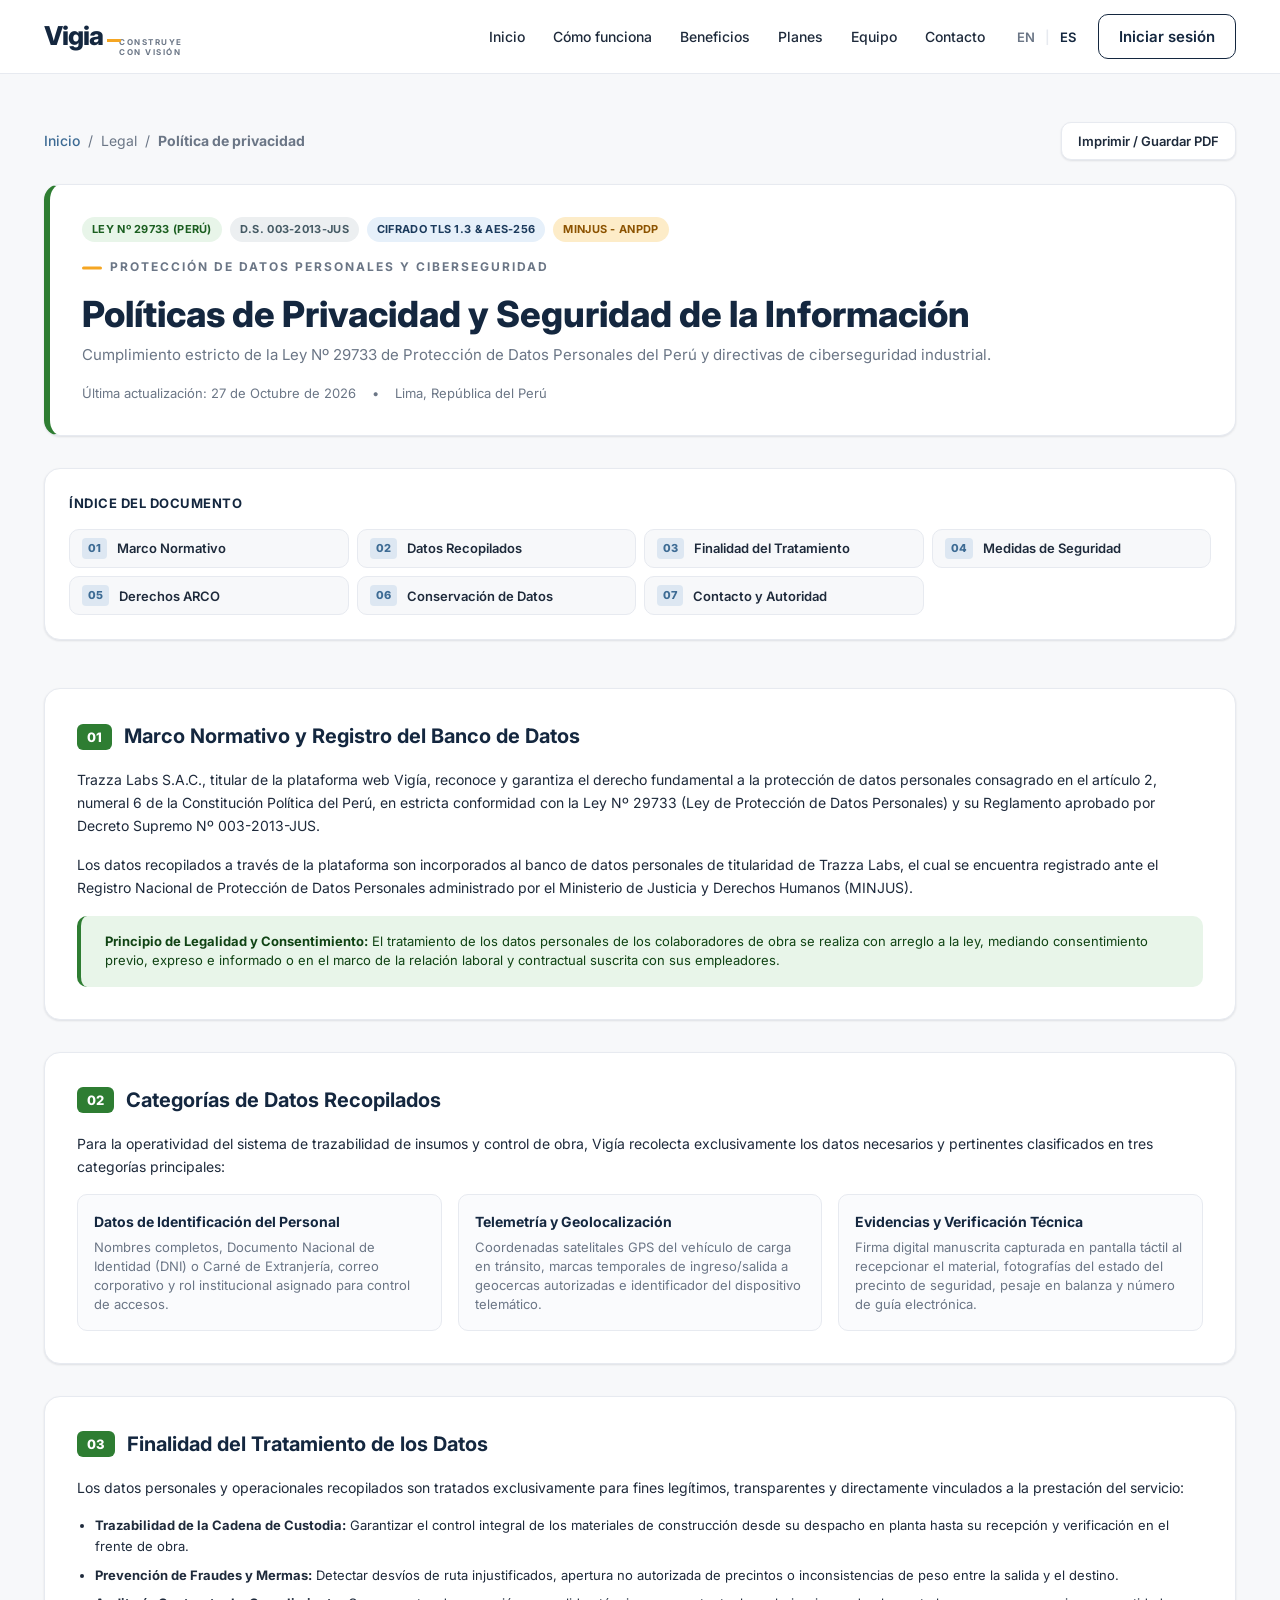
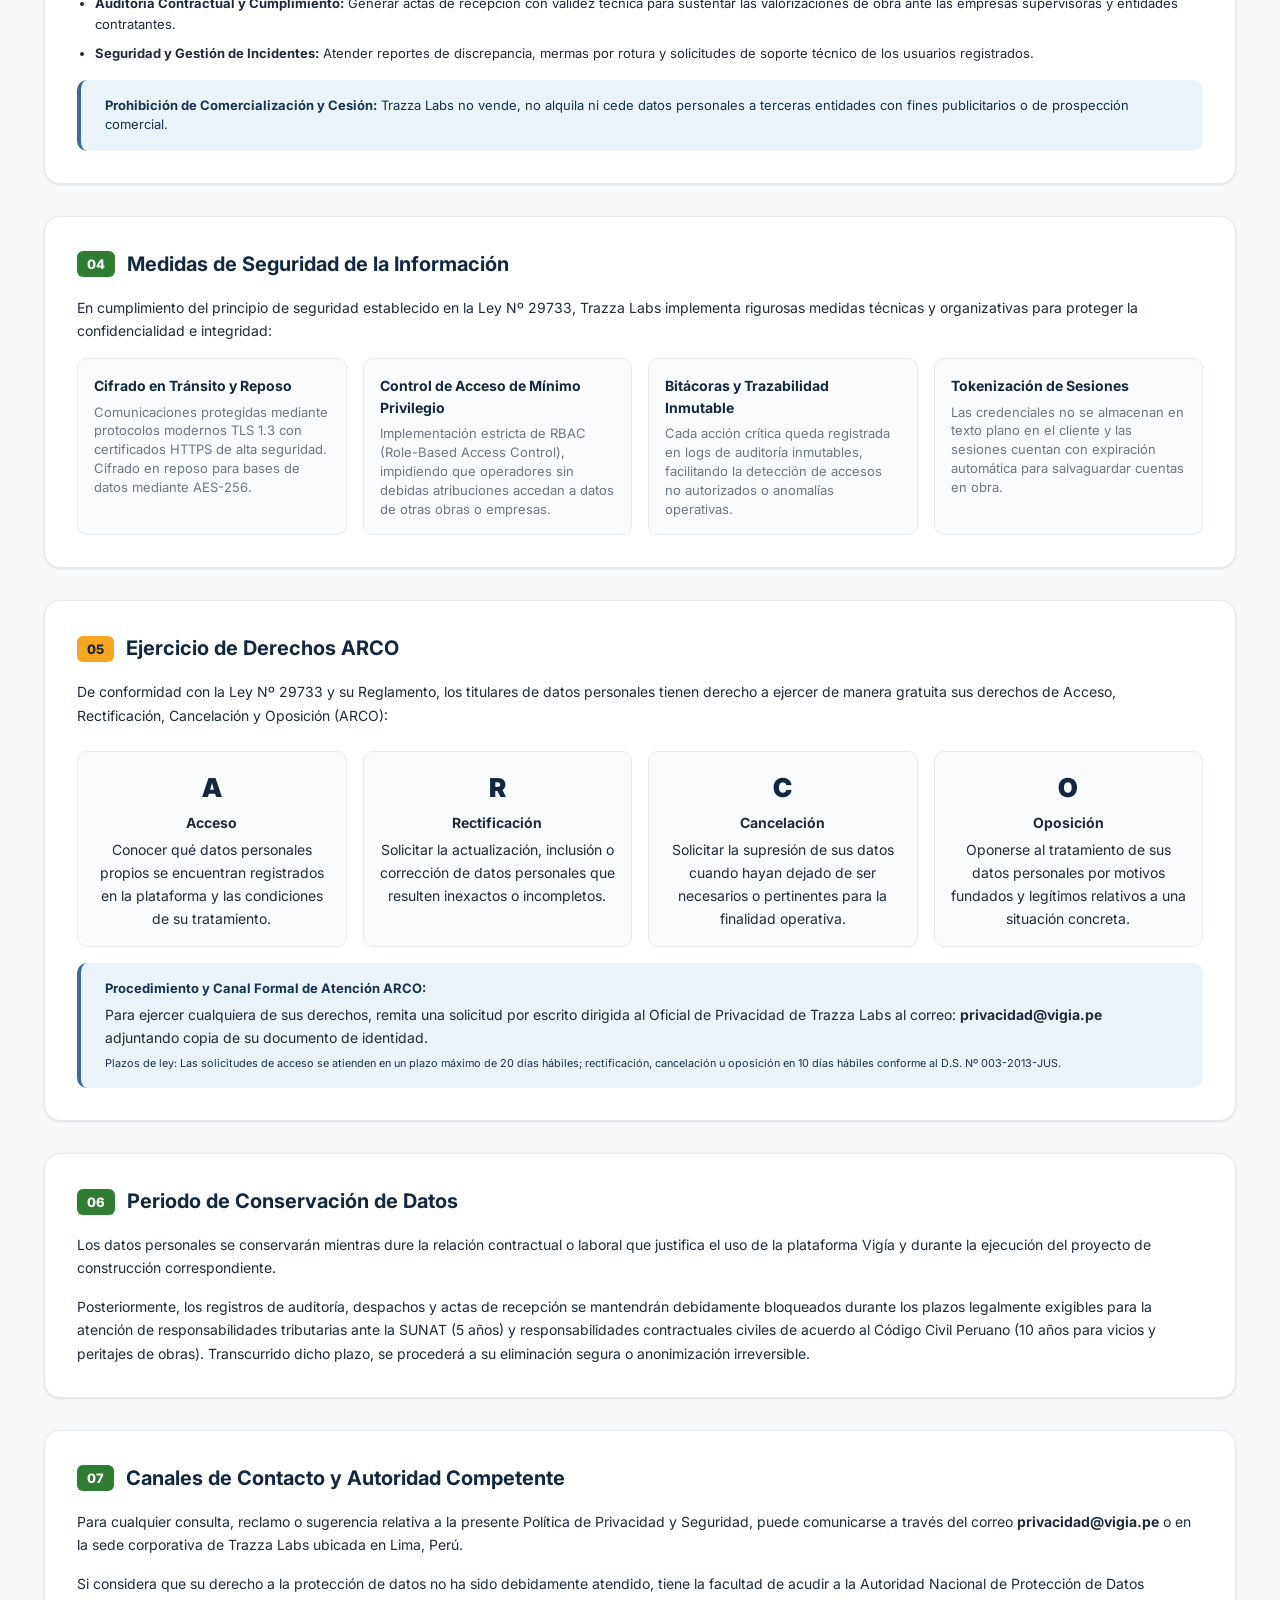
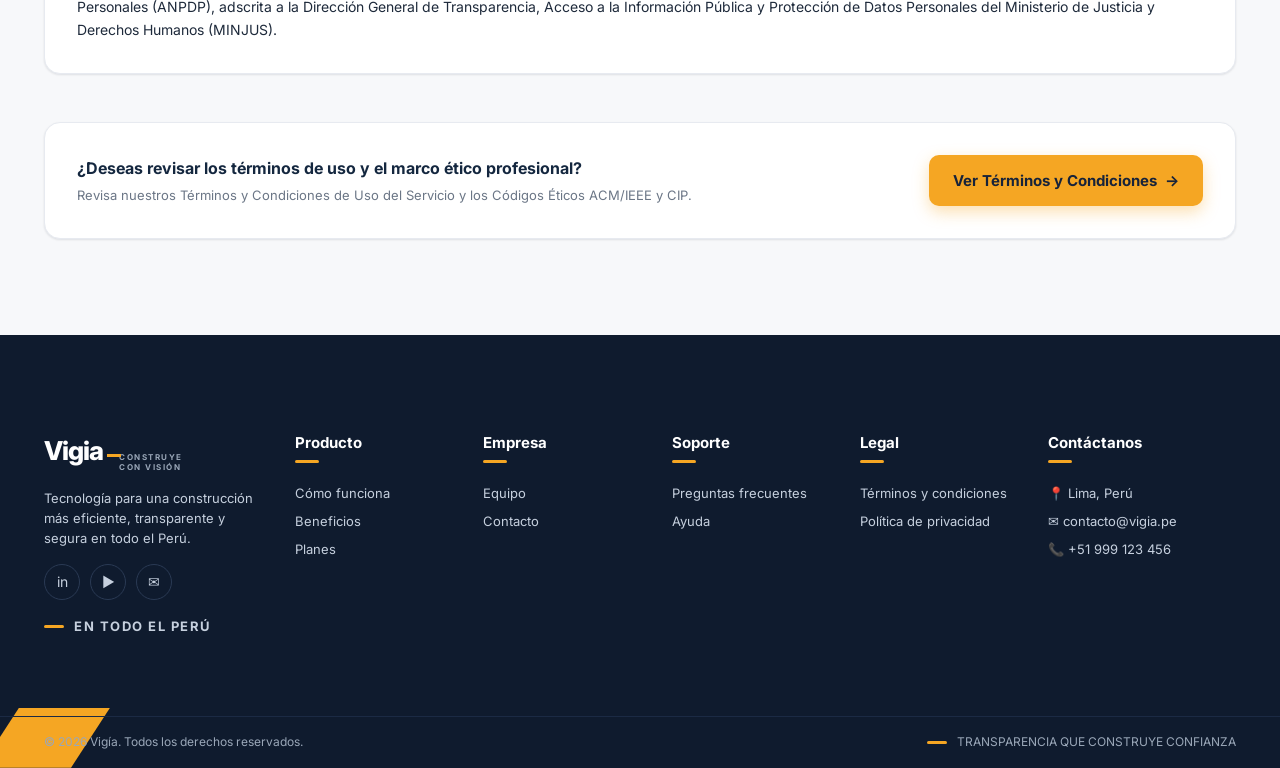
==== commit 9cae767d: "style(legal): format markup for terms and privacy pages" ====
--- a/docs/politica-de-privacidad.html
+++ b/docs/politica-de-privacidad.html
@@ -1,17 +1,22 @@
 <!DOCTYPE html>
 <html lang="es">
+
 <head>
   <meta charset="UTF-8" />
   <meta name="viewport" content="width=device-width, initial-scale=1.0" />
   <title data-i18n="privacy.metaTitle">Políticas de Privacidad y Seguridad | Vigía</title>
-  <meta name="description" data-i18n-content="privacy.metaDesc" content="Políticas de Privacidad y Seguridad de la Información de Vigía bajo la Ley Nº 29733 de Protección de Datos Personales de la República del Perú." />
-  <meta name="keywords" content="política de privacidad, ley 29733, protección de datos Perú, derechos ARCO, ciberseguridad, Vigía, Trazza Labs" />
+  <meta name="description" data-i18n-content="privacy.metaDesc"
+    content="Políticas de Privacidad y Seguridad de la Información de Vigía bajo la Ley Nº 29733 de Protección de Datos Personales de la República del Perú." />
+  <meta name="keywords"
+    content="política de privacidad, ley 29733, protección de datos Perú, derechos ARCO, ciberseguridad, Vigía, Trazza Labs" />
   <meta name="author" content="Trazza Labs" />
   <link rel="preconnect" href="https://fonts.googleapis.com" />
   <link rel="preconnect" href="https://fonts.gstatic.com" crossorigin />
-  <link href="https://fonts.googleapis.com/css2?family=Inter:wght@400;500;600;700;800;900&display=swap" rel="stylesheet" />
+  <link href="https://fonts.googleapis.com/css2?family=Inter:wght@400;500;600;700;800;900&display=swap"
+    rel="stylesheet" />
   <link rel="stylesheet" href="styles.css" />
 </head>
+
 <body>
 
   <!-- ================= HEADER ================= -->
@@ -37,8 +42,10 @@
           <span class="lang-sep">|</span>
           <button type="button" class="lang-btn active" data-lang="es" aria-pressed="true">ES</button>
         </div>
-        <a href="https://vigia-frontend-8084.web.app" class="btn btn-outline" data-i18n="header.signIn">Iniciar sesión</a>
-        <button type="button" class="menu-toggle" id="menuToggle" data-i18n-aria-label="header.openMenu" aria-label="Abrir menú" aria-expanded="false">
+        <a href="https://vigia-frontend-8084.web.app" class="btn btn-outline" data-i18n="header.signIn">Iniciar
+          sesión</a>
+        <button type="button" class="menu-toggle" id="menuToggle" data-i18n-aria-label="header.openMenu"
+          aria-label="Abrir menú" aria-expanded="false">
           <span></span><span></span><span></span>
         </button>
       </div>
@@ -59,7 +66,6 @@
           <strong data-i18n="privacy.title">Política de privacidad</strong>
         </nav>
         <button type="button" class="btn-print" onclick="window.print()">
-          <span>🖨️</span>
           <span data-i18n="privacy.print">Imprimir / Guardar PDF</span>
         </button>
       </div>
@@ -73,30 +79,39 @@
           <span class="legal-badge badge-amber" data-i18n="privacy.badgeAuthority">MINJUS - ANPDP</span>
         </div>
         <p class="eyebrow" data-i18n="privacy.eyebrow">PROTECCIÓN DE DATOS PERSONALES Y CIBERSEGURIDAD</p>
-        <h1 class="legal-title" data-i18n="privacy.headerTitle">Políticas de Privacidad y Seguridad de la Información</h1>
+        <h1 class="legal-title" data-i18n="privacy.headerTitle">Políticas de Privacidad y Seguridad de la Información
+        </h1>
         <p class="legal-subtitle" data-i18n="privacy.headerSubtitle">
-          Cumplimiento estricto de la Ley Nº 29733 de Protección de Datos Personales del Perú y directivas de ciberseguridad industrial.
+          Cumplimiento estricto de la Ley Nº 29733 de Protección de Datos Personales del Perú y directivas de
+          ciberseguridad industrial.
         </p>
         <div class="legal-meta">
-          <span data-i18n="privacy.updated">📅 Última actualización: 27 de Octubre de 2026</span>
+          <span data-i18n="privacy.updated">Última actualización: 27 de Octubre de 2026</span>
           <span>&bull;</span>
-          <span data-i18n="privacy.jurisdiction">📍 Lima, República del Perú</span>
+          <span data-i18n="privacy.jurisdiction">Lima, República del Perú</span>
         </div>
       </div>
 
       <!-- Tabla de Contenido Rápido (TOC) -->
       <nav class="legal-toc" aria-label="Índice de secciones de privacidad">
         <div class="legal-toc-title">
-          <span>📑</span> <span data-i18n="terms.tocTitle">Índice del documento</span>
+          <span data-i18n="terms.tocTitle">Índice del documento</span>
         </div>
         <div class="legal-toc-grid">
-          <a href="#psec-1" class="toc-link"><span class="toc-num">01</span> <span data-i18n="privacy.nav1">Marco Normativo</span></a>
-          <a href="#psec-2" class="toc-link"><span class="toc-num">02</span> <span data-i18n="privacy.nav2">Datos Recopilados</span></a>
-          <a href="#psec-3" class="toc-link"><span class="toc-num">03</span> <span data-i18n="privacy.nav3">Finalidad del Tratamiento</span></a>
-          <a href="#psec-4" class="toc-link"><span class="toc-num">04</span> <span data-i18n="privacy.nav4">Medidas de Seguridad</span></a>
-          <a href="#psec-5" class="toc-link"><span class="toc-num">05</span> <span data-i18n="privacy.nav5">Derechos ARCO</span></a>
-          <a href="#psec-6" class="toc-link"><span class="toc-num">06</span> <span data-i18n="privacy.nav6">Conservación de Datos</span></a>
-          <a href="#psec-7" class="toc-link"><span class="toc-num">07</span> <span data-i18n="privacy.nav7">Contacto y Autoridad</span></a>
+          <a href="#psec-1" class="toc-link"><span class="toc-num">01</span> <span data-i18n="privacy.nav1">Marco
+              Normativo</span></a>
+          <a href="#psec-2" class="toc-link"><span class="toc-num">02</span> <span data-i18n="privacy.nav2">Datos
+              Recopilados</span></a>
+          <a href="#psec-3" class="toc-link"><span class="toc-num">03</span> <span data-i18n="privacy.nav3">Finalidad
+              del Tratamiento</span></a>
+          <a href="#psec-4" class="toc-link"><span class="toc-num">04</span> <span data-i18n="privacy.nav4">Medidas de
+              Seguridad</span></a>
+          <a href="#psec-5" class="toc-link"><span class="toc-num">05</span> <span data-i18n="privacy.nav5">Derechos
+              ARCO</span></a>
+          <a href="#psec-6" class="toc-link"><span class="toc-num">06</span> <span data-i18n="privacy.nav6">Conservación
+              de Datos</span></a>
+          <a href="#psec-7" class="toc-link"><span class="toc-num">07</span> <span data-i18n="privacy.nav7">Contacto y
+              Autoridad</span></a>
         </div>
       </nav>
 
@@ -105,149 +120,200 @@
 
         <!-- Sección 1 -->
         <section id="psec-1" class="legal-section-card">
-          <h2><span class="sec-badge green">01</span> <span data-i18n="privacy.s1Title">Marco Normativo y Registro del Banco de Datos</span></h2>
+          <h2><span class="sec-badge green">01</span> <span data-i18n="privacy.s1Title">Marco Normativo y Registro del
+              Banco de Datos</span></h2>
           <p data-i18n="privacy.s1p1">
-            Trazza Labs S.A.C., titular de la plataforma web Vigía, reconoce y garantiza el derecho fundamental a la protección de datos personales consagrado en el artículo 2, numeral 6 de la Constitución Política del Perú, en estricta conformidad con la Ley Nº 29733 (Ley de Protección de Datos Personales) y su Reglamento aprobado por Decreto Supremo Nº 003-2013-JUS.
+            Trazza Labs S.A.C., titular de la plataforma web Vigía, reconoce y garantiza el derecho fundamental a la
+            protección de datos personales consagrado en el artículo 2, numeral 6 de la Constitución Política del Perú,
+            en estricta conformidad con la Ley Nº 29733 (Ley de Protección de Datos Personales) y su Reglamento aprobado
+            por Decreto Supremo Nº 003-2013-JUS.
           </p>
           <p data-i18n="privacy.s1p2">
-            Los datos recopilados a través de la plataforma son incorporados al banco de datos personales de titularidad de Trazza Labs, el cual se encuentra registrado ante el Registro Nacional de Protección de Datos Personales administrado por el Ministerio de Justicia y Derechos Humanos (MINJUS).
+            Los datos recopilados a través de la plataforma son incorporados al banco de datos personales de titularidad
+            de Trazza Labs, el cual se encuentra registrado ante el Registro Nacional de Protección de Datos Personales
+            administrado por el Ministerio de Justicia y Derechos Humanos (MINJUS).
           </p>
           <div class="callout callout-success">
-            <span>🛡️</span>
             <div>
               <strong data-i18n="privacy.s1CalloutTitle">Principio de Legalidad y Consentimiento:</strong>
-              <span data-i18n="privacy.s1CalloutText"> El tratamiento de los datos personales de los colaboradores de obra se realiza con arreglo a la ley, mediando consentimiento previo, expreso e informado o en el marco de la relación laboral y contractual suscrita con sus empleadores.</span>
+              <span data-i18n="privacy.s1CalloutText"> El tratamiento de los datos personales de los colaboradores de
+                obra se realiza con arreglo a la ley, mediando consentimiento previo, expreso e informado o en el marco
+                de la relación laboral y contractual suscrita con sus empleadores.</span>
             </div>
           </div>
         </section>
 
         <!-- Sección 2 -->
         <section id="psec-2" class="legal-section-card">
-          <h2><span class="sec-badge green">02</span> <span data-i18n="privacy.s2Title">Categorías de Datos Recopilados</span></h2>
+          <h2><span class="sec-badge green">02</span> <span data-i18n="privacy.s2Title">Categorías de Datos
+              Recopilados</span></h2>
           <p data-i18n="privacy.s2Intro">
-            Para la operatividad del sistema de trazabilidad de insumos y control de obra, Vigía recolecta exclusivamente los datos necesarios y pertinentes clasificados en tres categorías principales:
+            Para la operatividad del sistema de trazabilidad de insumos y control de obra, Vigía recolecta
+            exclusivamente los datos necesarios y pertinentes clasificados en tres categorías principales:
           </p>
           <div class="roles-cards-grid">
             <div class="role-box">
               <div class="role-box-title" data-i18n="privacy.s2Cat1Title">Datos de Identificación del Personal</div>
-              <p data-i18n="privacy.s2Cat1Text">Nombres completos, Documento Nacional de Identidad (DNI) o Carné de Extranjería, correo corporativo y rol institucional asignado para control de accesos.</p>
+              <p data-i18n="privacy.s2Cat1Text">Nombres completos, Documento Nacional de Identidad (DNI) o Carné de
+                Extranjería, correo corporativo y rol institucional asignado para control de accesos.</p>
             </div>
             <div class="role-box">
               <div class="role-box-title" data-i18n="privacy.s2Cat2Title">Telemetría y Geolocalización</div>
-              <p data-i18n="privacy.s2Cat2Text">Coordenadas satelitales GPS del vehículo de carga en tránsito, marcas temporales de ingreso/salida a geocercas autorizadas e identificador del dispositivo telemático.</p>
+              <p data-i18n="privacy.s2Cat2Text">Coordenadas satelitales GPS del vehículo de carga en tránsito, marcas
+                temporales de ingreso/salida a geocercas autorizadas e identificador del dispositivo telemático.</p>
             </div>
             <div class="role-box">
               <div class="role-box-title" data-i18n="privacy.s2Cat3Title">Evidencias y Verificación Técnica</div>
-              <p data-i18n="privacy.s2Cat3Text">Firma digital manuscrita capturada en pantalla táctil al recepcionar el material, fotografías del estado del precinto de seguridad, pesaje en balanza y número de guía electrónica.</p>
+              <p data-i18n="privacy.s2Cat3Text">Firma digital manuscrita capturada en pantalla táctil al recepcionar el
+                material, fotografías del estado del precinto de seguridad, pesaje en balanza y número de guía
+                electrónica.</p>
             </div>
           </div>
         </section>
 
         <!-- Sección 3 -->
         <section id="psec-3" class="legal-section-card">
-          <h2><span class="sec-badge green">03</span> <span data-i18n="privacy.s3Title">Finalidad del Tratamiento de los Datos</span></h2>
+          <h2><span class="sec-badge green">03</span> <span data-i18n="privacy.s3Title">Finalidad del Tratamiento de los
+              Datos</span></h2>
           <p data-i18n="privacy.s3p1">
-            Los datos personales y operacionales recopilados son tratados exclusivamente para fines legítimos, transparentes y directamente vinculados a la prestación del servicio:
+            Los datos personales y operacionales recopilados son tratados exclusivamente para fines legítimos,
+            transparentes y directamente vinculados a la prestación del servicio:
           </p>
           <ul class="ethics-list">
-            <li><strong data-i18n="privacy.s3Item1Title">Trazabilidad de la Cadena de Custodia:</strong> <span data-i18n="privacy.s3Item1Text">Garantizar el control integral de los materiales de construcción desde su despacho en planta hasta su recepción y verificación en el frente de obra.</span></li>
-            <li><strong data-i18n="privacy.s3Item2Title">Prevención de Fraudes y Mermas:</strong> <span data-i18n="privacy.s3Item2Text">Detectar desvíos de ruta injustificados, apertura no autorizada de precintos o inconsistencias de peso entre la salida y el destino.</span></li>
-            <li><strong data-i18n="privacy.s3Item3Title">Auditoría Contractual y Cumplimiento:</strong> <span data-i18n="privacy.s3Item3Text">Generar actas de recepción con validez técnica para sustentar las valorizaciones de obra ante las empresas supervisoras y entidades contratantes.</span></li>
-            <li><strong data-i18n="privacy.s3Item4Title">Seguridad y Gestión de Incidentes:</strong> <span data-i18n="privacy.s3Item4Text">Atender reportes de discrepancia, mermas por rotura y solicitudes de soporte técnico de los usuarios registrados.</span></li>
+            <li><strong data-i18n="privacy.s3Item1Title">Trazabilidad de la Cadena de Custodia:</strong> <span
+                data-i18n="privacy.s3Item1Text">Garantizar el control integral de los materiales de construcción desde
+                su despacho en planta hasta su recepción y verificación en el frente de obra.</span></li>
+            <li><strong data-i18n="privacy.s3Item2Title">Prevención de Fraudes y Mermas:</strong> <span
+                data-i18n="privacy.s3Item2Text">Detectar desvíos de ruta injustificados, apertura no autorizada de
+                precintos o inconsistencias de peso entre la salida y el destino.</span></li>
+            <li><strong data-i18n="privacy.s3Item3Title">Auditoría Contractual y Cumplimiento:</strong> <span
+                data-i18n="privacy.s3Item3Text">Generar actas de recepción con validez técnica para sustentar las
+                valorizaciones de obra ante las empresas supervisoras y entidades contratantes.</span></li>
+            <li><strong data-i18n="privacy.s3Item4Title">Seguridad y Gestión de Incidentes:</strong> <span
+                data-i18n="privacy.s3Item4Text">Atender reportes de discrepancia, mermas por rotura y solicitudes de
+                soporte técnico de los usuarios registrados.</span></li>
           </ul>
           <div class="callout callout-info">
-            <span>🔒</span>
             <div>
               <strong data-i18n="privacy.s3NoSaleTitle">Prohibición de Comercialización y Cesión:</strong>
-              <span data-i18n="privacy.s3NoSaleText"> Trazza Labs no vende, no alquila ni cede datos personales a terceras entidades con fines publicitarios o de prospección comercial.</span>
+              <span data-i18n="privacy.s3NoSaleText"> Trazza Labs no vende, no alquila ni cede datos personales a
+                terceras entidades con fines publicitarios o de prospección comercial.</span>
             </div>
           </div>
         </section>
 
         <!-- Sección 4 -->
         <section id="psec-4" class="legal-section-card">
-          <h2><span class="sec-badge green">04</span> <span data-i18n="privacy.s4Title">Medidas de Seguridad de la Información</span></h2>
+          <h2><span class="sec-badge green">04</span> <span data-i18n="privacy.s4Title">Medidas de Seguridad de la
+              Información</span></h2>
           <p data-i18n="privacy.s4Intro">
-            En cumplimiento del principio de seguridad establecido en la Ley Nº 29733, Trazza Labs implementa rigurosas medidas técnicas y organizativas para proteger la confidencialidad e integridad:
+            En cumplimiento del principio de seguridad establecido en la Ley Nº 29733, Trazza Labs implementa rigurosas
+            medidas técnicas y organizativas para proteger la confidencialidad e integridad:
           </p>
           <div class="roles-cards-grid">
             <div class="role-box">
               <div class="role-box-title" data-i18n="privacy.s4C1Title">Cifrado en Tránsito y Reposo</div>
-              <p data-i18n="privacy.s4C1Text">Comunicaciones protegidas mediante protocolos modernos TLS 1.3 con certificados HTTPS de alta seguridad. Cifrado en reposo para bases de datos mediante AES-256.</p>
+              <p data-i18n="privacy.s4C1Text">Comunicaciones protegidas mediante protocolos modernos TLS 1.3 con
+                certificados HTTPS de alta seguridad. Cifrado en reposo para bases de datos mediante AES-256.</p>
             </div>
             <div class="role-box">
               <div class="role-box-title" data-i18n="privacy.s4C2Title">Control de Acceso de Mínimo Privilegio</div>
-              <p data-i18n="privacy.s4C2Text">Implementación estricta de RBAC (Role-Based Access Control), impidiendo que operadores sin debidas atribuciones accedan a datos de otras obras o empresas.</p>
+              <p data-i18n="privacy.s4C2Text">Implementación estricta de RBAC (Role-Based Access Control), impidiendo
+                que operadores sin debidas atribuciones accedan a datos de otras obras o empresas.</p>
             </div>
             <div class="role-box">
               <div class="role-box-title" data-i18n="privacy.s4C3Title">Bitácoras y Trazabilidad Inmutable</div>
-              <p data-i18n="privacy.s4C3Text">Cada acción crítica queda registrada en logs de auditoría inmutables, facilitando la detección de accesos no autorizados o anomalías operativas.</p>
+              <p data-i18n="privacy.s4C3Text">Cada acción crítica queda registrada en logs de auditoría inmutables,
+                facilitando la detección de accesos no autorizados o anomalías operativas.</p>
             </div>
             <div class="role-box">
               <div class="role-box-title" data-i18n="privacy.s4C4Title">Tokenización de Sesiones</div>
-              <p data-i18n="privacy.s4C4Text">Las credenciales no se almacenan en texto plano en el cliente y las sesiones cuentan con expiración automática para salvaguardar cuentas en obra.</p>
+              <p data-i18n="privacy.s4C4Text">Las credenciales no se almacenan en texto plano en el cliente y las
+                sesiones cuentan con expiración automática para salvaguardar cuentas en obra.</p>
             </div>
           </div>
         </section>
 
         <!-- Sección 5: Derechos ARCO -->
         <section id="psec-5" class="legal-section-card">
-          <h2><span class="sec-badge amber">05</span> <span data-i18n="privacy.s5Title">Ejercicio de Derechos ARCO</span></h2>
+          <h2><span class="sec-badge amber">05</span> <span data-i18n="privacy.s5Title">Ejercicio de Derechos
+              ARCO</span></h2>
           <p data-i18n="privacy.s5Intro">
-            De conformidad con la Ley Nº 29733 y su Reglamento, los titulares de datos personales tienen derecho a ejercer de manera gratuita sus derechos de Acceso, Rectificación, Cancelación y Oposición (ARCO):
+            De conformidad con la Ley Nº 29733 y su Reglamento, los titulares de datos personales tienen derecho a
+            ejercer de manera gratuita sus derechos de Acceso, Rectificación, Cancelación y Oposición (ARCO):
           </p>
           <div class="arco-grid">
             <div class="arco-card">
               <div class="arco-letter">A</div>
               <div class="arco-name" data-i18n="privacy.arcoATitle">Acceso</div>
-              <p class="arco-desc" data-i18n="privacy.arcoADesc">Conocer qué datos personales propios se encuentran registrados en la plataforma y las condiciones de su tratamiento.</p>
+              <p class="arco-desc" data-i18n="privacy.arcoADesc">Conocer qué datos personales propios se encuentran
+                registrados en la plataforma y las condiciones de su tratamiento.</p>
             </div>
             <div class="arco-card">
               <div class="arco-letter">R</div>
               <div class="arco-name" data-i18n="privacy.arcoRTitle">Rectificación</div>
-              <p class="arco-desc" data-i18n="privacy.arcoRDesc">Solicitar la actualización, inclusión o corrección de datos personales que resulten inexactos o incompletos.</p>
+              <p class="arco-desc" data-i18n="privacy.arcoRDesc">Solicitar la actualización, inclusión o corrección de
+                datos personales que resulten inexactos o incompletos.</p>
             </div>
             <div class="arco-card">
               <div class="arco-letter">C</div>
               <div class="arco-name" data-i18n="privacy.arcoCTitle">Cancelación</div>
-              <p class="arco-desc" data-i18n="privacy.arcoCDesc">Solicitar la supresión de sus datos cuando hayan dejado de ser necesarios o pertinentes para la finalidad operativa.</p>
+              <p class="arco-desc" data-i18n="privacy.arcoCDesc">Solicitar la supresión de sus datos cuando hayan dejado
+                de ser necesarios o pertinentes para la finalidad operativa.</p>
             </div>
             <div class="arco-card">
               <div class="arco-letter">O</div>
               <div class="arco-name" data-i18n="privacy.arcoOTitle">Oposición</div>
-              <p class="arco-desc" data-i18n="privacy.arcoODesc">Oponerse al tratamiento de sus datos personales por motivos fundados y legítimos relativos a una situación concreta.</p>
+              <p class="arco-desc" data-i18n="privacy.arcoODesc">Oponerse al tratamiento de sus datos personales por
+                motivos fundados y legítimos relativos a una situación concreta.</p>
             </div>
           </div>
 
           <div class="callout callout-info" style="margin-top: 16px;">
-            <span>📨</span>
             <div>
               <strong data-i18n="privacy.procTitle">Procedimiento y Canal Formal de Atención ARCO:</strong>
-              <p style="margin: 4px 0;" data-i18n="privacy.procDesc">Para ejercer cualquiera de sus derechos, remita una solicitud por escrito dirigida al Oficial de Privacidad de Trazza Labs al correo: <strong>privacidad@vigia.pe</strong> adjuntando copia de su documento de identidad.</p>
-              <small data-i18n="privacy.procTime">Plazos de ley: Las solicitudes de acceso se atienden en un plazo máximo de 20 días hábiles; rectificación, cancelación u oposición en 10 días hábiles conforme al D.S. Nº 003-2013-JUS.</small>
+              <p style="margin: 4px 0;" data-i18n="privacy.procDesc">Para ejercer cualquiera de sus derechos, remita una
+                solicitud por escrito dirigida al Oficial de Privacidad de Trazza Labs al correo:
+                <strong>privacidad@vigia.pe</strong> adjuntando copia de su documento de identidad.
+              </p>
+              <small data-i18n="privacy.procTime">Plazos de ley: Las solicitudes de acceso se atienden en un plazo
+                máximo de 20 días hábiles; rectificación, cancelación u oposición en 10 días hábiles conforme al D.S. Nº
+                003-2013-JUS.</small>
             </div>
           </div>
         </section>
 
         <!-- Sección 6 -->
         <section id="psec-6" class="legal-section-card">
-          <h2><span class="sec-badge green">06</span> <span data-i18n="privacy.s6Title">Periodo de Conservación de Datos</span></h2>
+          <h2><span class="sec-badge green">06</span> <span data-i18n="privacy.s6Title">Periodo de Conservación de
+              Datos</span></h2>
           <p data-i18n="privacy.s6p1">
-            Los datos personales se conservarán mientras dure la relación contractual o laboral que justifica el uso de la plataforma Vigía y durante la ejecución del proyecto de construcción correspondiente.
+            Los datos personales se conservarán mientras dure la relación contractual o laboral que justifica el uso de
+            la plataforma Vigía y durante la ejecución del proyecto de construcción correspondiente.
           </p>
           <p data-i18n="privacy.s6p2">
-            Posteriormente, los registros de auditoría, despachos y actas de recepción se mantendrán debidamente bloqueados durante los plazos legalmente exigibles para la atención de responsabilidades tributarias ante la SUNAT (5 años) y responsabilidades contractuales civiles de acuerdo al Código Civil Peruano (10 años para vicios y peritajes de obras). Transcurrido dicho plazo, se procederá a su eliminación segura o anonimización irreversible.
+            Posteriormente, los registros de auditoría, despachos y actas de recepción se mantendrán debidamente
+            bloqueados durante los plazos legalmente exigibles para la atención de responsabilidades tributarias ante la
+            SUNAT (5 años) y responsabilidades contractuales civiles de acuerdo al Código Civil Peruano (10 años para
+            vicios y peritajes de obras). Transcurrido dicho plazo, se procederá a su eliminación segura o anonimización
+            irreversible.
           </p>
         </section>
 
         <!-- Sección 7 -->
         <section id="psec-7" class="legal-section-card">
-          <h2><span class="sec-badge green">07</span> <span data-i18n="privacy.s7Title">Canales de Contacto y Autoridad Competente</span></h2>
+          <h2><span class="sec-badge green">07</span> <span data-i18n="privacy.s7Title">Canales de Contacto y Autoridad
+              Competente</span></h2>
           <p data-i18n="privacy.s7p1">
-            Para cualquier consulta, reclamo o sugerencia relativa a la presente Política de Privacidad y Seguridad, puede comunicarse a través del correo <strong>privacidad@vigia.pe</strong> o en la sede corporativa de Trazza Labs ubicada en Lima, Perú.
+            Para cualquier consulta, reclamo o sugerencia relativa a la presente Política de Privacidad y Seguridad,
+            puede comunicarse a través del correo <strong>privacidad@vigia.pe</strong> o en la sede corporativa de
+            Trazza Labs ubicada en Lima, Perú.
           </p>
           <p data-i18n="privacy.s7p2">
-            Si considera que su derecho a la protección de datos no ha sido debidamente atendido, tiene la facultad de acudir a la Autoridad Nacional de Protección de Datos Personales (ANPDP), adscrita a la Dirección General de Transparencia, Acceso a la Información Pública y Protección de Datos Personales del Ministerio de Justicia y Derechos Humanos (MINJUS).
+            Si considera que su derecho a la protección de datos no ha sido debidamente atendido, tiene la facultad de
+            acudir a la Autoridad Nacional de Protección de Datos Personales (ANPDP), adscrita a la Dirección General de
+            Transparencia, Acceso a la Información Pública y Protección de Datos Personales del Ministerio de Justicia y
+            Derechos Humanos (MINJUS).
           </p>
         </section>
 
@@ -257,7 +323,8 @@
       <div class="legal-cta-card">
         <div class="legal-cta-text">
           <h3 data-i18n="privacy.ctaTitle">¿Deseas revisar los términos de uso y el marco ético profesional?</h3>
-          <p data-i18n="privacy.ctaDesc">Revisa nuestros Términos y Condiciones de Uso del Servicio y los Códigos Éticos ACM/IEEE y CIP.</p>
+          <p data-i18n="privacy.ctaDesc">Revisa nuestros Términos y Condiciones de Uso del Servicio y los Códigos Éticos
+            ACM/IEEE y CIP.</p>
         </div>
         <a href="terminos-y-condiciones.html" class="btn btn-primary" data-i18n="privacy.ctaBtn">
           <span>Ver Términos y Condiciones</span> <span class="arrow">→</span>
@@ -276,30 +343,45 @@
           <span class="brand-name">Vigia</span>
           <span class="brand-tag" data-i18n="brand.tag">CONSTRUYE<br />CON VISIÓN</span>
         </div>
-        <p data-i18n="footer.desc">Tecnología para una construcción más eficiente, transparente y segura en todo el Perú.</p>
+        <p data-i18n="footer.desc">Tecnología para una construcción más eficiente, transparente y segura en todo el
+          Perú.</p>
         <ul class="socials" data-i18n-aria-label="footer.socialLabel" aria-label="Redes sociales">
           <li><a href="#" aria-label="LinkedIn">in</a></li>
           <li><a href="#" aria-label="YouTube">▶</a></li>
           <li><a href="#" aria-label="Email">✉</a></li>
         </ul>
-        <p class="strip-line"><span class="strip-dash"></span> <span data-i18n="strip.allPeru">EN TODO EL PERÚ</span></p>
+        <p class="strip-line"><span class="strip-dash"></span> <span data-i18n="strip.allPeru">EN TODO EL PERÚ</span>
+        </p>
       </div>
 
       <div class="footer-col">
         <h4 data-i18n="footer.product">Producto</h4>
-        <ul><li><a href="index.html#como-funciona" data-i18n="nav.how">Cómo funciona</a></li><li><a href="index.html#beneficios" data-i18n="nav.benefits">Beneficios</a></li><li><a href="index.html#planes" data-i18n="nav.plans">Planes</a></li></ul>
+        <ul>
+          <li><a href="index.html#como-funciona" data-i18n="nav.how">Cómo funciona</a></li>
+          <li><a href="index.html#beneficios" data-i18n="nav.benefits">Beneficios</a></li>
+          <li><a href="index.html#planes" data-i18n="nav.plans">Planes</a></li>
+        </ul>
       </div>
       <div class="footer-col">
         <h4 data-i18n="footer.company">Empresa</h4>
-        <ul><li><a href="index.html#equipo" data-i18n="nav.team">Equipo</a></li><li><a href="index.html#contacto" data-i18n="nav.contact">Contacto</a></li></ul>
+        <ul>
+          <li><a href="index.html#equipo" data-i18n="nav.team">Equipo</a></li>
+          <li><a href="index.html#contacto" data-i18n="nav.contact">Contacto</a></li>
+        </ul>
       </div>
       <div class="footer-col">
         <h4 data-i18n="footer.support">Soporte</h4>
-        <ul><li><a href="#" data-i18n="footer.faq">Preguntas frecuentes</a></li><li><a href="#" data-i18n="footer.help">Ayuda</a></li></ul>
+        <ul>
+          <li><a href="#" data-i18n="footer.faq">Preguntas frecuentes</a></li>
+          <li><a href="#" data-i18n="footer.help">Ayuda</a></li>
+        </ul>
       </div>
       <div class="footer-col">
         <h4 data-i18n="footer.legal">Legal</h4>
-        <ul><li><a href="terminos-y-condiciones.html" data-i18n="footer.terms">Términos y condiciones</a></li><li><a href="politica-de-privacidad.html" data-i18n="footer.privacy">Política de privacidad</a></li></ul>
+        <ul>
+          <li><a href="terminos-y-condiciones.html" data-i18n="footer.terms">Términos y condiciones</a></li>
+          <li><a href="politica-de-privacidad.html" data-i18n="footer.privacy">Política de privacidad</a></li>
+        </ul>
       </div>
       <div class="footer-col">
         <h4 data-i18n="footer.contactUs">Contáctanos</h4>
@@ -314,7 +396,8 @@
     <div class="footer-bottom">
       <div class="container footer-bottom-inner">
         <span data-i18n="footer.rights">© 2026 Vigía. Todos los derechos reservados.</span>
-        <span class="right"><span class="strip-dash"></span> <span data-i18n="strip.trust">TRANSPARENCIA QUE CONSTRUYE CONFIANZA</span></span>
+        <span class="right"><span class="strip-dash"></span> <span data-i18n="strip.trust">TRANSPARENCIA QUE CONSTRUYE
+            CONFIANZA</span></span>
       </div>
     </div>
   </footer>
@@ -322,4 +405,5 @@
   <script src="i18n.js"></script>
   <script src="script.js"></script>
 </body>
-</html>
+
+</html>
--- a/docs/styles.css
+++ b/docs/styles.css
@@ -108,21 +108,17 @@
   backdrop-filter: saturate(180%) blur(10px);
   border-bottom: 1px solid var(--color-border);
 }
-/* Brand | nav | actions: the nav stays centered and the side columns stay
-   anchored, so switching language does not push the other items around. */
-.header-inner { display: grid; grid-template-columns: minmax(max-content, 1fr) auto minmax(max-content, 1fr); align-items: center; gap: var(--sp-4); padding-block: 14px; }
-.brand { display: flex; align-items: flex-end; gap: 10px; justify-self: start; }
+.header-inner { display: flex; align-items: center; gap: var(--sp-4); padding-block: 14px; }
+.brand { display: flex; align-items: flex-end; gap: 10px; }
 .brand-name { font-size: 26px; font-weight: 800; color: var(--color-primary); letter-spacing: -1px; position: relative; }
 .brand-name::after { content: ''; position: absolute; right: -18px; top: 55%; width: 14px; height: 3px; background: var(--color-accent); }
 .brand-tag { font-size: 8px; font-weight: 700; letter-spacing: 1.5px; color: var(--color-text-2); line-height: 1.25; padding-left: 6px; }
-.main-nav { display: flex; align-items: center; justify-content: center; gap: var(--sp-4); }
-/* Same weight in every state so the active link never changes the nav width. */
-.nav-link { font-size: 14px; font-weight: 600; color: var(--color-text); padding: 6px 2px; position: relative; white-space: nowrap; }
+.main-nav { display: flex; align-items: center; gap: var(--sp-4); margin-left: auto; }
+.nav-link { font-size: 14px; font-weight: 500; color: var(--color-text); padding: 6px 2px; position: relative; }
 .nav-link:hover { color: var(--color-primary); }
-.nav-link.active { color: var(--color-primary); }
+.nav-link.active { color: var(--color-primary); font-weight: 700; }
 .nav-link.active::after { content: ''; position: absolute; left: 0; right: 0; bottom: -4px; height: 3px; background: var(--color-accent); border-radius: 2px; }
-.header-actions { display: flex; align-items: center; justify-content: flex-end; gap: var(--sp-3); justify-self: end; }
-.header-actions .btn-outline { min-width: 150px; }
+.header-actions { display: flex; align-items: center; gap: var(--sp-3); }
 .lang-switch { display: flex; align-items: center; gap: 4px; font-size: 13px; font-weight: 600; }
 .lang-btn { color: var(--color-text-2); padding: 4px 6px; }
 .lang-btn.active { color: var(--color-primary); }
@@ -278,44 +274,10 @@
 .team-footer-strip b { color: var(--color-primary); }
 
 /* =========================================================
-   CALL TO ACTION
-   ========================================================= */
-.cta-section { background: linear-gradient(180deg, #F7FAFD 0%, #EEF3F8 100%); padding-block: var(--sp-7); }
-.cta-card { position: relative; overflow: hidden; display: flex; align-items: center; justify-content: space-between; gap: var(--sp-5); padding: var(--sp-6); border-radius: var(--radius-lg); background: linear-gradient(135deg, #14273F 0%, #26405F 100%); color: #fff; box-shadow: var(--shadow-3); }
-.deco-cta { top: -10px; right: 36px; width: 56px; height: 100px; opacity: .9; }
-.cta-copy { max-width: 640px; position: relative; z-index: 1; }
-.eyebrow-light { color: #B9C4D3; }
-.cta-title { font-size: clamp(26px, 3.4vw, 38px); font-weight: 800; line-height: 1.15; letter-spacing: -0.5px; margin-bottom: var(--sp-3); }
-.cta-title .accent { color: var(--color-accent); }
-.cta-desc { color: #C6D0DE; font-size: 16px; }
-.cta-actions { display: flex; gap: var(--sp-3); flex-wrap: wrap; position: relative; z-index: 1; }
-.btn-ghost-light { border: 1.5px solid rgba(255, 255, 255, .45); color: #fff; font-weight: 600; }
-.btn-ghost-light:hover { border-color: #fff; background: rgba(255, 255, 255, .08); }
-
-/* =========================================================
-   LEGAL PAGES (terms, privacy)
-   ========================================================= */
-.legal { background: linear-gradient(180deg, #FFFFFF 0%, #F7FAFD 100%); padding-block: var(--sp-7) var(--sp-8); }
-.legal-doc { max-width: 820px; }
-.legal-back { display: inline-flex; align-items: center; gap: 6px; font-size: 14px; font-weight: 600; color: var(--color-primary-2); margin-bottom: var(--sp-4); }
-.legal-back:hover { color: var(--color-primary); }
-.legal h1 { font-size: clamp(30px, 4.4vw, 44px); font-weight: 800; color: var(--color-primary); line-height: 1.12; letter-spacing: -0.5px; margin-bottom: var(--sp-2); }
-.legal-updated { color: var(--color-text-2); font-size: 13px; font-weight: 600; margin-bottom: var(--sp-5); }
-.legal-lead { font-size: 17px; color: var(--color-text); margin-bottom: var(--sp-5); }
-.legal h2 { font-size: 20px; color: var(--color-primary); margin: var(--sp-5) 0 var(--sp-2); padding-left: 14px; position: relative; }
-.legal h2::before { content: ''; position: absolute; left: 0; top: 50%; transform: translateY(-50%); width: 6px; height: 20px; background: var(--color-accent); border-radius: 2px; }
-.legal p, .legal li { color: var(--color-text); font-size: 15px; margin-bottom: var(--sp-2); }
-.legal ul { list-style: disc; padding-left: var(--sp-4); margin-bottom: var(--sp-3); }
-.legal a:not(.legal-back) { color: var(--color-primary-2); text-decoration: underline; }
-.legal-note { margin-top: var(--sp-5); padding: var(--sp-3) var(--sp-4); border-left: 3px solid var(--color-accent); background: var(--color-accent-soft); border-radius: 0 var(--radius-sm) var(--radius-sm) 0; font-size: 14px; }
-/* Each legal page carries both languages; the active one follows <html lang>. */
-html[lang="es"] [data-lang-block="en"], html[lang="en"] [data-lang-block="es"] { display: none; }
-
-/* =========================================================
    FOOTER
    ========================================================= */
 .site-footer { background: var(--color-dark-bg); color: #C6D0DE; padding-top: var(--sp-8); position: relative; overflow: hidden; }
-.footer-inner { display: grid; grid-template-columns: 1.4fr repeat(3, 1fr) 1.2fr; gap: var(--sp-5); padding-bottom: var(--sp-7); }
+.footer-inner { display: grid; grid-template-columns: 1.4fr repeat(4, 1fr) 1.2fr; gap: var(--sp-5); padding-bottom: var(--sp-7); }
 .footer-brand p { font-size: 13px; margin-block: var(--sp-3); max-width: 260px; }
 .brand-light .brand-name { color: #fff; }
 .brand-light .brand-name::after { background: var(--color-accent); }
@@ -347,18 +309,12 @@
   .deco { display: none; }
 }
 
-/* The centered nav needs ~1100px; below that it collapses into the menu. */
-@media (max-width: 1100px) {
-  .main-nav { display: none; position: absolute; top: 100%; left: 0; right: 0; background: #fff; border-top: 1px solid var(--color-border); padding: var(--sp-3); flex-direction: column; align-items: flex-start; justify-content: flex-start; gap: var(--sp-2); box-shadow: var(--shadow-2); }
+@media (max-width: 720px) {
+  .main-nav { display: none; position: absolute; top: 100%; left: 0; right: 0; background: #fff; border-top: 1px solid var(--color-border); padding: var(--sp-3); flex-direction: column; align-items: flex-start; gap: var(--sp-2); box-shadow: var(--shadow-2); }
   .main-nav.open { display: flex; }
-  .header-inner { display: flex; }
-  .header-actions { margin-left: auto; }
   .menu-toggle { display: inline-flex; }
-}
-
-@media (max-width: 720px) {
   .lang-switch { display: none; }
-  .btn-outline, .header-actions .btn-outline { padding: 8px 12px; font-size: 13px; min-width: 0; }
+  .btn-outline { padding: 8px 12px; font-size: 13px; }
   .problem-head { flex-direction: column; }
   .side-tag { text-align: left; }
   .problem-cards, .benefit-grid { grid-template-columns: 1fr; }
@@ -368,8 +324,356 @@
   .plans-footer-strip { grid-template-columns: 1fr; }
   .footer-inner { grid-template-columns: 1fr; }
   .team-footer-strip { justify-content: flex-start; }
-  .cta-card { flex-direction: column; align-items: flex-start; padding: var(--sp-5); }
   .flow-cards { flex-direction: column; align-items: stretch; }
   .flow-cards > .arrow { transform: rotate(90deg); align-self: center; }
   .section { padding-block: var(--sp-7); }
 }
+
+
+/* =========================================================
+   Legal Pages (Términos y Privacidad)
+   ========================================================= */
+.legal-main {
+  background: var(--color-bg);
+  padding-block: var(--sp-6) var(--sp-8);
+}
+.legal-breadcrumb-bar {
+  display: flex;
+  align-items: center;
+  justify-content: space-between;
+  flex-wrap: wrap;
+  gap: var(--sp-3);
+  margin-bottom: var(--sp-4);
+  font-size: 14px;
+  color: var(--color-text-2);
+}
+.legal-breadcrumb {
+  display: flex;
+  align-items: center;
+  gap: 8px;
+}
+.legal-breadcrumb a {
+  color: var(--color-primary-2);
+  font-weight: 500;
+}
+.legal-breadcrumb a:hover {
+  color: var(--color-accent);
+  text-decoration: underline;
+}
+.btn-print {
+  display: inline-flex;
+  align-items: center;
+  gap: 8px;
+  padding: 8px 16px;
+  background: var(--color-surface);
+  border: 1px solid var(--color-border);
+  border-radius: var(--radius-sm);
+  font-size: 13px;
+  font-weight: 600;
+  color: var(--color-text);
+  box-shadow: var(--shadow-1);
+  transition: all 0.15s ease;
+}
+.btn-print:hover {
+  background: #EFF3F8;
+  border-color: var(--color-primary-2);
+}
+.legal-header-card {
+  background: var(--color-surface);
+  border: 1px solid var(--color-border);
+  border-left: 6px solid var(--color-primary);
+  border-radius: var(--radius-md);
+  padding: var(--sp-5);
+  box-shadow: var(--shadow-1);
+  margin-bottom: var(--sp-5);
+}
+.legal-header-card.privacy-border {
+  border-left-color: var(--color-success);
+}
+.legal-badges {
+  display: flex;
+  flex-wrap: wrap;
+  gap: var(--sp-2);
+  margin-bottom: var(--sp-3);
+}
+.legal-badge {
+  display: inline-block;
+  padding: 4px 10px;
+  border-radius: 999px;
+  font-size: 11px;
+  font-weight: 700;
+  letter-spacing: 0.3px;
+  text-transform: uppercase;
+}
+.badge-blue { background: #E6F0FA; color: #1B3A5C; }
+.badge-amber { background: var(--color-accent-soft); color: #8C5300; }
+.badge-green { background: #E8F5E9; color: #1B5E20; }
+.badge-gray { background: #ECEFF1; color: #455A64; }
+.legal-title {
+  font-size: clamp(24px, 3.5vw, 36px);
+  font-weight: 800;
+  color: var(--color-primary);
+  line-height: 1.2;
+  margin-bottom: var(--sp-2);
+}
+.legal-subtitle {
+  color: var(--color-text-2);
+  font-size: 15px;
+  line-height: 1.5;
+  margin-bottom: var(--sp-3);
+}
+.legal-meta {
+  display: flex;
+  align-items: center;
+  gap: var(--sp-3);
+  font-size: 13px;
+  color: var(--color-text-2);
+}
+/* Quick TOC */
+.legal-toc {
+  background: var(--color-surface);
+  border: 1px solid var(--color-border);
+  border-radius: var(--radius-md);
+  padding: var(--sp-4);
+  box-shadow: var(--shadow-1);
+  margin-bottom: var(--sp-6);
+}
+.legal-toc-title {
+  font-size: 13px;
+  font-weight: 700;
+  color: var(--color-primary);
+  text-transform: uppercase;
+  letter-spacing: 0.5px;
+  margin-bottom: var(--sp-3);
+  display: flex;
+  align-items: center;
+  gap: 8px;
+}
+.legal-toc-grid {
+  display: grid;
+  grid-template-columns: repeat(auto-fill, minmax(240px, 1fr));
+  gap: var(--sp-2);
+}
+.toc-link {
+  display: flex;
+  align-items: center;
+  gap: 10px;
+  padding: 8px 12px;
+  background: var(--color-bg);
+  border: 1px solid var(--color-border);
+  border-radius: var(--radius-sm);
+  font-size: 13px;
+  font-weight: 600;
+  color: var(--color-text);
+  transition: all 0.15s ease;
+}
+.toc-link:hover {
+  background: #EFF3F8;
+  border-color: var(--color-primary-2);
+  color: var(--color-primary);
+  transform: translateY(-1px);
+}
+.toc-num {
+  font-size: 11px;
+  font-weight: 800;
+  color: var(--color-primary-2);
+  background: #DDE7F2;
+  padding: 2px 6px;
+  border-radius: 4px;
+}
+/* Section cards */
+.legal-content {
+  display: flex;
+  flex-direction: column;
+  gap: var(--sp-5);
+}
+.legal-section-card {
+  background: var(--color-surface);
+  border: 1px solid var(--color-border);
+  border-radius: var(--radius-md);
+  padding: var(--sp-5);
+  box-shadow: var(--shadow-1);
+}
+.legal-section-card h2 {
+  font-size: 20px;
+  font-weight: 700;
+  color: var(--color-primary);
+  margin-bottom: var(--sp-3);
+  display: flex;
+  align-items: center;
+  gap: 12px;
+}
+.sec-badge {
+  font-size: 13px;
+  font-weight: 800;
+  color: #fff;
+  background: var(--color-primary);
+  padding: 3px 10px;
+  border-radius: 6px;
+}
+.sec-badge.green { background: var(--color-success); }
+.sec-badge.amber { background: var(--color-accent); color: #17233A; }
+.legal-section-card p {
+  color: var(--color-text);
+  font-size: 14px;
+  line-height: 1.65;
+  margin-bottom: var(--sp-3);
+}
+.legal-section-card p:last-child {
+  margin-bottom: 0;
+}
+/* Ethics Cards */
+.ethics-grid {
+  display: grid;
+  grid-template-columns: repeat(auto-fit, minmax(300px, 1fr));
+  gap: var(--sp-4);
+  margin-top: var(--sp-4);
+}
+.ethics-box {
+  background: #FAFBFD;
+  border: 1px solid var(--color-border);
+  border-radius: var(--radius-sm);
+  padding: var(--sp-4);
+}
+.ethics-box.acm { border-top: 4px solid var(--color-primary); }
+.ethics-box.cip { border-top: 4px solid var(--color-success); }
+.ethics-box-title {
+  font-size: 15px;
+  font-weight: 700;
+  color: var(--color-primary);
+  margin-bottom: var(--sp-2);
+}
+.ethics-box-desc {
+  font-size: 13px;
+  color: var(--color-text-2);
+  margin-bottom: var(--sp-3);
+  line-height: 1.45;
+}
+.ethics-list {
+  padding-left: 18px;
+  list-style: disc;
+  font-size: 13px;
+  line-height: 1.6;
+  color: var(--color-text);
+}
+.ethics-list li { margin-bottom: 8px; }
+/* Roles Grid */
+.roles-cards-grid {
+  display: grid;
+  grid-template-columns: repeat(auto-fit, minmax(260px, 1fr));
+  gap: var(--sp-3);
+  margin-top: var(--sp-3);
+}
+.role-box {
+  background: #FAFBFD;
+  border: 1px solid var(--color-border);
+  border-radius: var(--radius-sm);
+  padding: var(--sp-3);
+}
+.role-box-title {
+  font-size: 14px;
+  font-weight: 700;
+  color: var(--color-primary);
+  margin-bottom: 6px;
+}
+.role-box p {
+  font-size: 13px;
+  color: var(--color-text-2);
+  margin: 0;
+  line-height: 1.45;
+}
+/* Callouts */
+.callout {
+  display: flex;
+  align-items: flex-start;
+  gap: 12px;
+  padding: var(--sp-3) var(--sp-4);
+  border-radius: var(--radius-sm);
+  font-size: 13px;
+  line-height: 1.5;
+  margin-top: var(--sp-3);
+}
+.callout-info {
+  background: #EBF3FA;
+  border-left: 4px solid var(--color-primary-2);
+  color: #123253;
+}
+.callout-warning {
+  background: #FDF2E9;
+  border-left: 4px solid var(--color-accent-2);
+  color: #6E3303;
+}
+.callout-success {
+  background: #E8F5E9;
+  border-left: 4px solid var(--color-success);
+  color: #104314;
+}
+/* ARCO Grid */
+.arco-grid {
+  display: grid;
+  grid-template-columns: repeat(auto-fit, minmax(200px, 1fr));
+  gap: var(--sp-3);
+  margin-top: var(--sp-4);
+}
+.arco-card {
+  background: #FAFBFD;
+  border: 1px solid var(--color-border);
+  border-radius: var(--radius-sm);
+  padding: var(--sp-3);
+  text-align: center;
+}
+.arco-letter {
+  font-size: 26px;
+  font-weight: 900;
+  color: var(--color-primary);
+  margin-bottom: 4px;
+}
+.arco-name {
+  font-size: 14px;
+  font-weight: 700;
+  color: var(--color-text);
+  margin-bottom: 4px;
+}
+.arco-desc {
+  font-size: 12px;
+  color: var(--color-text-2);
+  line-height: 1.4;
+}
+/* CTA Footer Card */
+.legal-cta-card {
+  background: var(--color-surface);
+  border: 1px solid var(--color-border);
+  border-radius: var(--radius-md);
+  padding: var(--sp-5);
+  box-shadow: var(--shadow-1);
+  display: flex;
+  align-items: center;
+  justify-content: space-between;
+  flex-wrap: wrap;
+  gap: var(--sp-4);
+  margin-top: var(--sp-6);
+}
+.legal-cta-text h3 {
+  font-size: 16px;
+  font-weight: 700;
+  color: var(--color-primary);
+  margin-bottom: 4px;
+}
+.legal-cta-text p {
+  font-size: 13px;
+  color: var(--color-text-2);
+  margin: 0;
+}
+/* Print styles */
+@media print {
+  .site-header, .site-footer, .legal-breadcrumb-bar, .legal-toc, .legal-cta-card {
+    display: none !important;
+  }
+  .legal-main { background: #fff !important; padding: 0 !important; }
+  .legal-header-card, .legal-section-card {
+    border: none !important;
+    box-shadow: none !important;
+    padding: 12px 0 !important;
+    page-break-inside: avoid;
+  }
+}
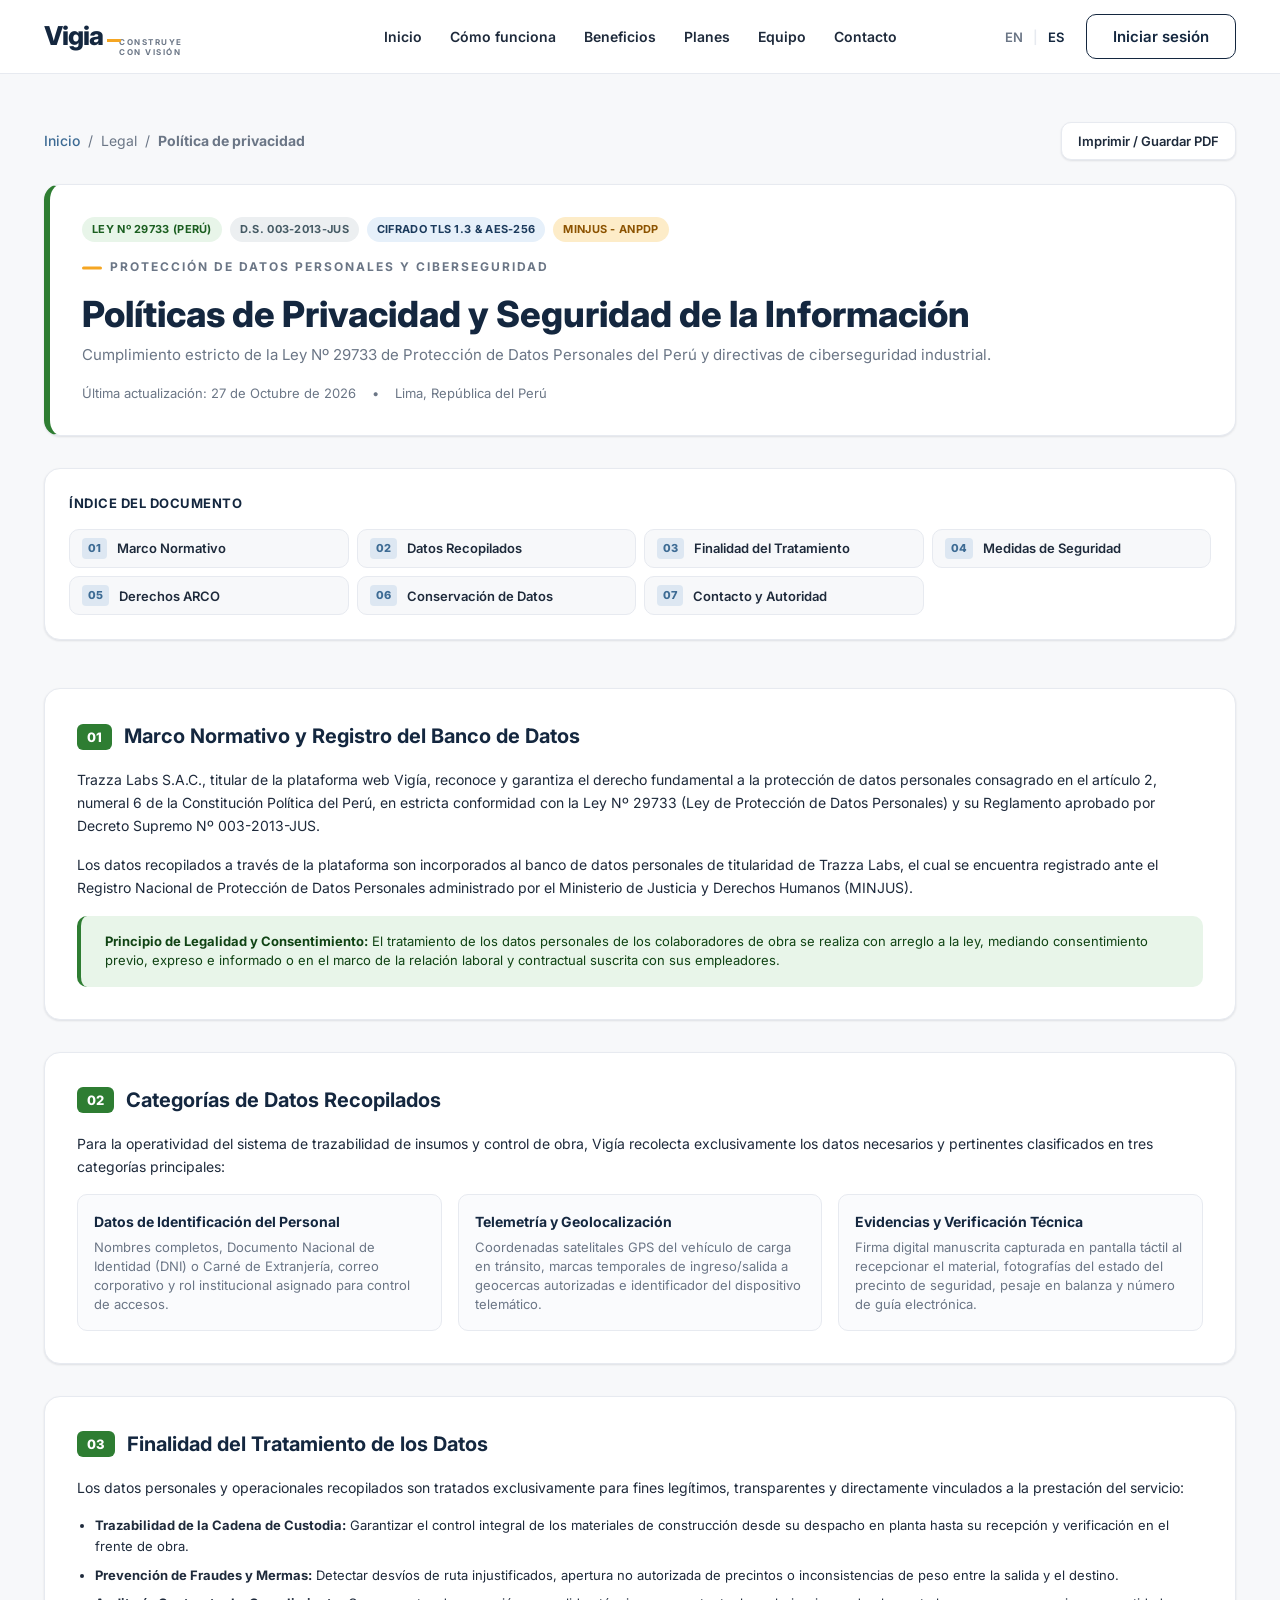
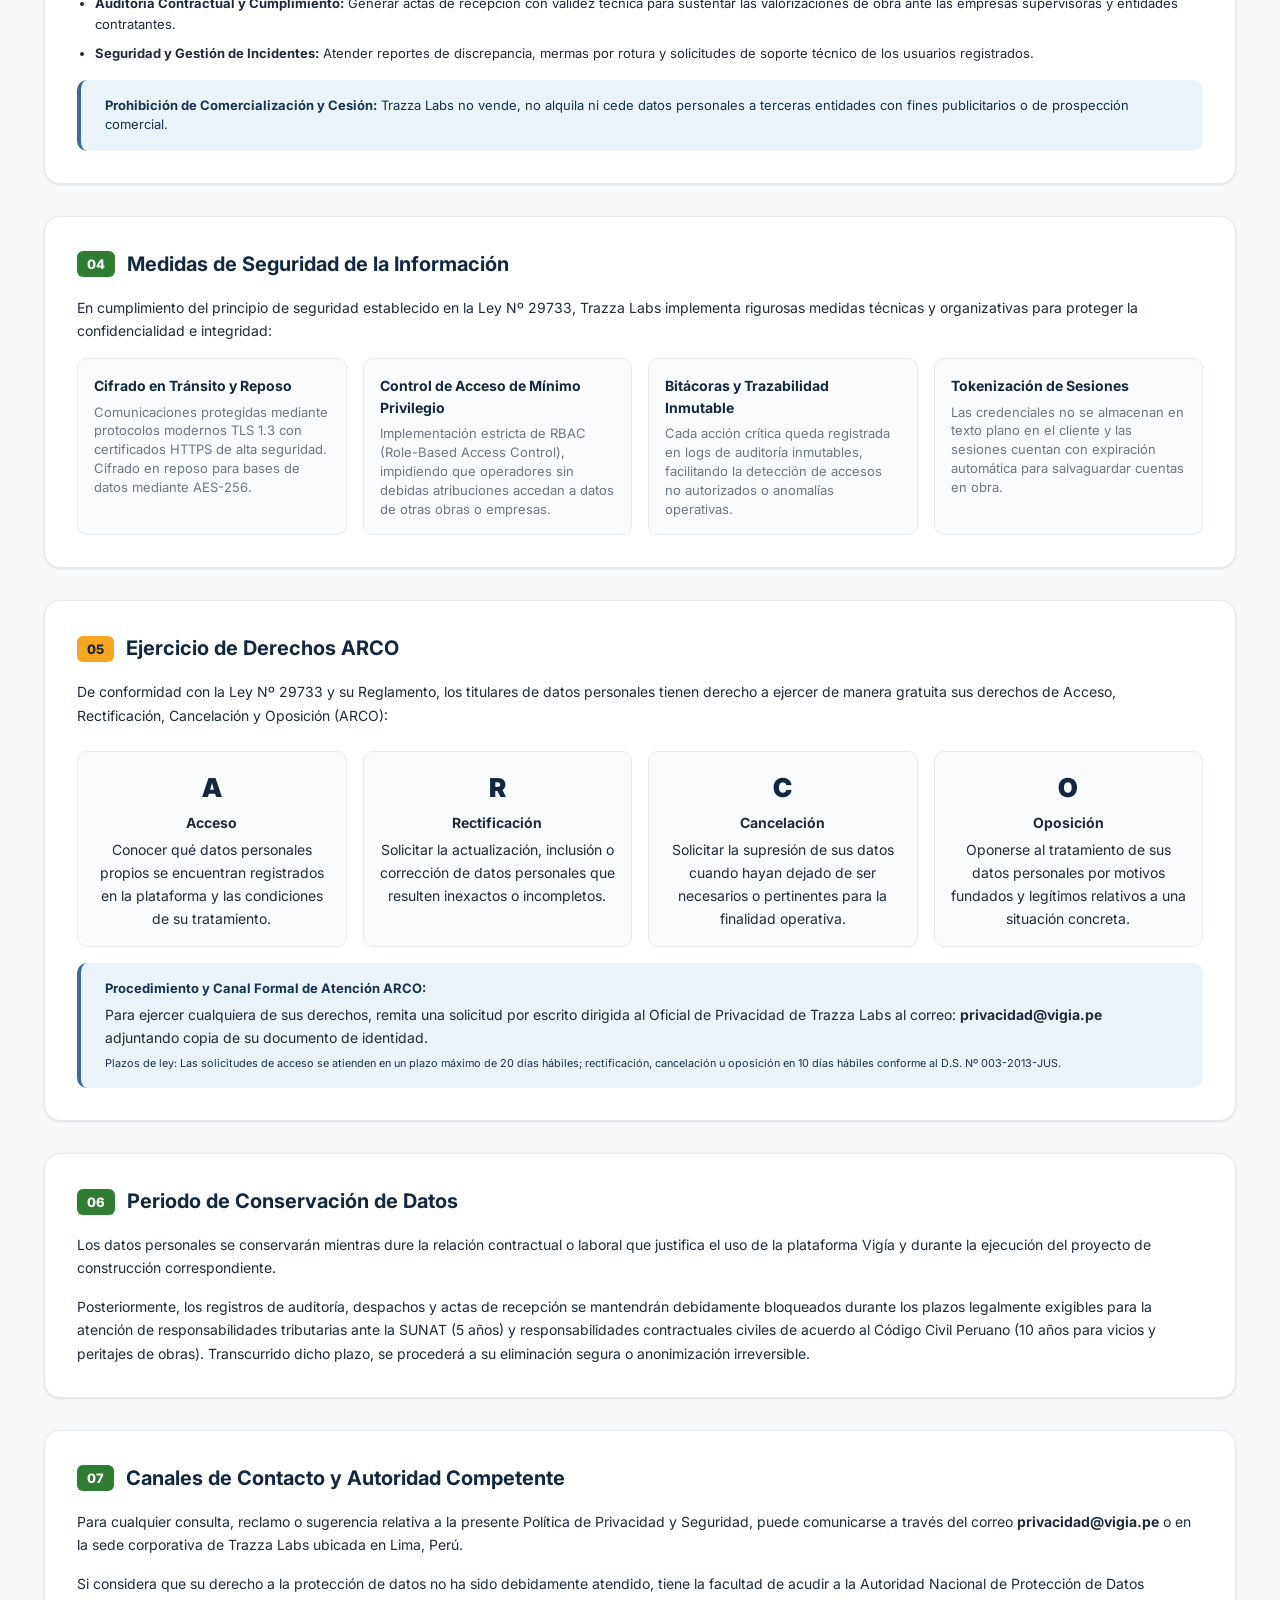
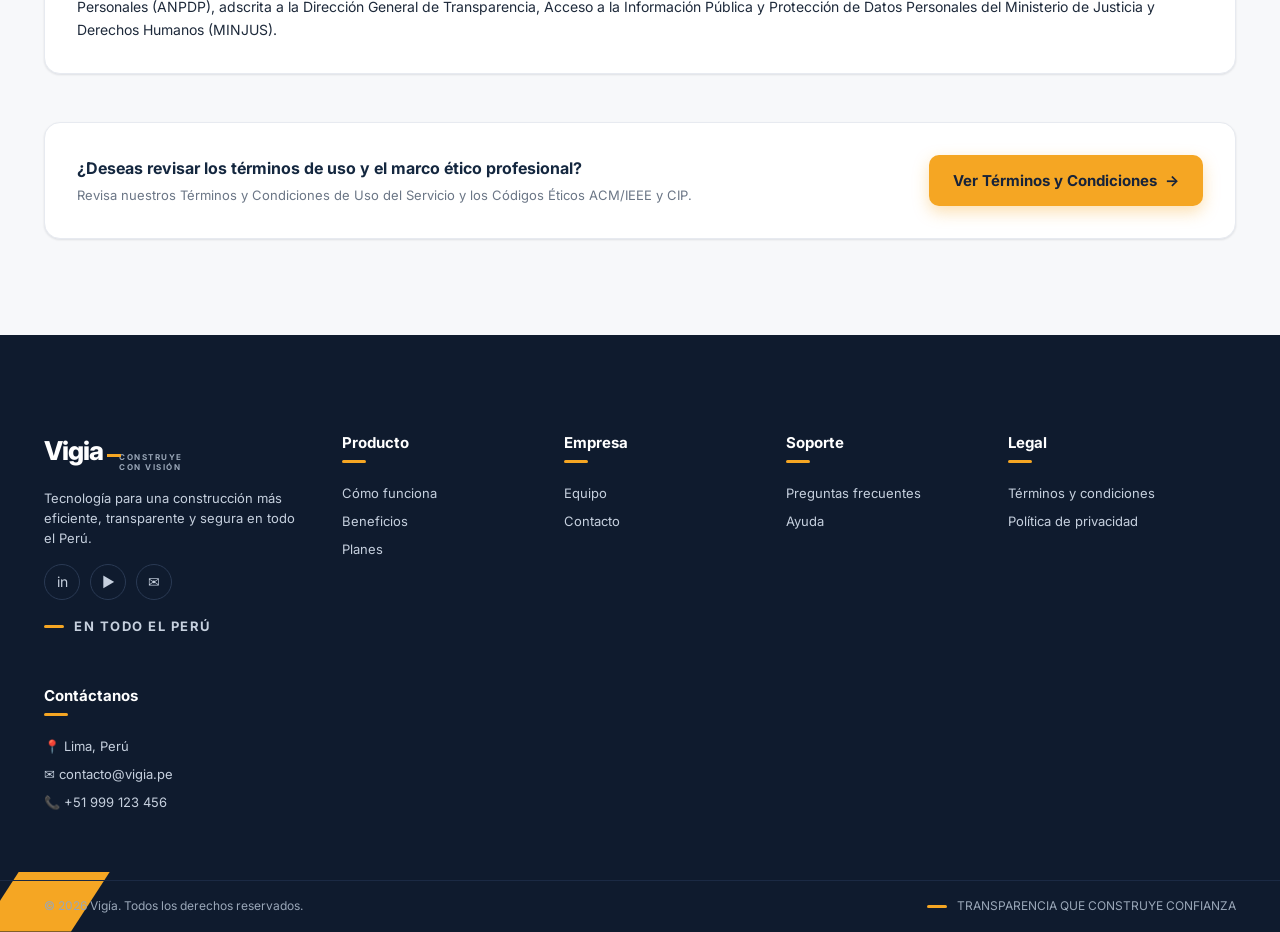
==== commit ab1ac57c: "fix: fix i18n format, the inglish version it didn't work" ====
--- a/docs/politica-de-privacidad.html
+++ b/docs/politica-de-privacidad.html
@@ -58,7 +58,7 @@
 
       <!-- Breadcrumbs & Print Action -->
       <div class="legal-breadcrumb-bar">
-        <nav class="legal-breadcrumb" aria-label="Migas de pan">
+        <nav class="legal-breadcrumb" data-i18n-aria-label="legal.breadcrumbLabel" aria-label="Migas de pan">
           <a href="index.html" data-i18n="nav.home">Inicio</a>
           <span>/</span>
           <span data-i18n="footer.legal">Legal</span>
@@ -93,7 +93,7 @@
       </div>
 
       <!-- Tabla de Contenido Rápido (TOC) -->
-      <nav class="legal-toc" aria-label="Índice de secciones de privacidad">
+      <nav class="legal-toc" data-i18n-aria-label="privacy.tocLabel" aria-label="Índice de secciones de privacidad">
         <div class="legal-toc-title">
           <span data-i18n="terms.tocTitle">Índice del documento</span>
         </div>
@@ -326,8 +326,8 @@
           <p data-i18n="privacy.ctaDesc">Revisa nuestros Términos y Condiciones de Uso del Servicio y los Códigos Éticos
             ACM/IEEE y CIP.</p>
         </div>
-        <a href="terminos-y-condiciones.html" class="btn btn-primary" data-i18n="privacy.ctaBtn">
-          <span>Ver Términos y Condiciones</span> <span class="arrow">→</span>
+        <a href="terminos-y-condiciones.html" class="btn btn-primary">
+          <span data-i18n="privacy.ctaBtn">Ver Términos y Condiciones</span> <span class="arrow">→</span>
         </a>
       </div>
 
@@ -386,7 +386,7 @@
       <div class="footer-col">
         <h4 data-i18n="footer.contactUs">Contáctanos</h4>
         <ul class="contact-list">
-          <li>📍 Lima, Perú</li>
+          <li data-i18n="footer.location">📍 Lima, Perú</li>
           <li>✉ contacto@vigia.pe</li>
           <li>📞 +51 999 123 456</li>
         </ul>
--- a/docs/styles.css
+++ b/docs/styles.css
@@ -108,17 +108,21 @@
   backdrop-filter: saturate(180%) blur(10px);
   border-bottom: 1px solid var(--color-border);
 }
-.header-inner { display: flex; align-items: center; gap: var(--sp-4); padding-block: 14px; }
-.brand { display: flex; align-items: flex-end; gap: 10px; }
+/* Brand | nav | actions: the nav stays centered and the side columns stay
+   anchored, so switching language does not push the other items around. */
+.header-inner { display: grid; grid-template-columns: minmax(max-content, 1fr) auto minmax(max-content, 1fr); align-items: center; gap: var(--sp-4); padding-block: 14px; }
+.brand { display: flex; align-items: flex-end; gap: 10px; justify-self: start; }
 .brand-name { font-size: 26px; font-weight: 800; color: var(--color-primary); letter-spacing: -1px; position: relative; }
 .brand-name::after { content: ''; position: absolute; right: -18px; top: 55%; width: 14px; height: 3px; background: var(--color-accent); }
 .brand-tag { font-size: 8px; font-weight: 700; letter-spacing: 1.5px; color: var(--color-text-2); line-height: 1.25; padding-left: 6px; }
-.main-nav { display: flex; align-items: center; gap: var(--sp-4); margin-left: auto; }
-.nav-link { font-size: 14px; font-weight: 500; color: var(--color-text); padding: 6px 2px; position: relative; }
+.main-nav { display: flex; align-items: center; justify-content: center; gap: var(--sp-4); }
+/* Same weight in every state so the active link never changes the nav width. */
+.nav-link { font-size: 14px; font-weight: 600; color: var(--color-text); padding: 6px 2px; position: relative; white-space: nowrap; }
 .nav-link:hover { color: var(--color-primary); }
-.nav-link.active { color: var(--color-primary); font-weight: 700; }
+.nav-link.active { color: var(--color-primary); }
 .nav-link.active::after { content: ''; position: absolute; left: 0; right: 0; bottom: -4px; height: 3px; background: var(--color-accent); border-radius: 2px; }
-.header-actions { display: flex; align-items: center; gap: var(--sp-3); }
+.header-actions { display: flex; align-items: center; justify-content: flex-end; gap: var(--sp-3); justify-self: end; }
+.header-actions .btn-outline { min-width: 150px; }
 .lang-switch { display: flex; align-items: center; gap: 4px; font-size: 13px; font-weight: 600; }
 .lang-btn { color: var(--color-text-2); padding: 4px 6px; }
 .lang-btn.active { color: var(--color-primary); }
@@ -274,10 +278,44 @@
 .team-footer-strip b { color: var(--color-primary); }
 
 /* =========================================================
+   CALL TO ACTION
+   ========================================================= */
+.cta-section { background: linear-gradient(180deg, #F7FAFD 0%, #EEF3F8 100%); padding-block: var(--sp-7); }
+.cta-card { position: relative; overflow: hidden; display: flex; align-items: center; justify-content: space-between; gap: var(--sp-5); padding: var(--sp-6); border-radius: var(--radius-lg); background: linear-gradient(135deg, #14273F 0%, #26405F 100%); color: #fff; box-shadow: var(--shadow-3); }
+.deco-cta { top: -10px; right: 36px; width: 56px; height: 100px; opacity: .9; }
+.cta-copy { max-width: 640px; position: relative; z-index: 1; }
+.eyebrow-light { color: #B9C4D3; }
+.cta-title { font-size: clamp(26px, 3.4vw, 38px); font-weight: 800; line-height: 1.15; letter-spacing: -0.5px; margin-bottom: var(--sp-3); }
+.cta-title .accent { color: var(--color-accent); }
+.cta-desc { color: #C6D0DE; font-size: 16px; }
+.cta-actions { display: flex; gap: var(--sp-3); flex-wrap: wrap; position: relative; z-index: 1; }
+.btn-ghost-light { border: 1.5px solid rgba(255, 255, 255, .45); color: #fff; font-weight: 600; }
+.btn-ghost-light:hover { border-color: #fff; background: rgba(255, 255, 255, .08); }
+
+/* =========================================================
+   LEGAL PAGES (terms, privacy)
+   ========================================================= */
+.legal { background: linear-gradient(180deg, #FFFFFF 0%, #F7FAFD 100%); padding-block: var(--sp-7) var(--sp-8); }
+.legal-doc { max-width: 820px; }
+.legal-back { display: inline-flex; align-items: center; gap: 6px; font-size: 14px; font-weight: 600; color: var(--color-primary-2); margin-bottom: var(--sp-4); }
+.legal-back:hover { color: var(--color-primary); }
+.legal h1 { font-size: clamp(30px, 4.4vw, 44px); font-weight: 800; color: var(--color-primary); line-height: 1.12; letter-spacing: -0.5px; margin-bottom: var(--sp-2); }
+.legal-updated { color: var(--color-text-2); font-size: 13px; font-weight: 600; margin-bottom: var(--sp-5); }
+.legal-lead { font-size: 17px; color: var(--color-text); margin-bottom: var(--sp-5); }
+.legal h2 { font-size: 20px; color: var(--color-primary); margin: var(--sp-5) 0 var(--sp-2); padding-left: 14px; position: relative; }
+.legal h2::before { content: ''; position: absolute; left: 0; top: 50%; transform: translateY(-50%); width: 6px; height: 20px; background: var(--color-accent); border-radius: 2px; }
+.legal p, .legal li { color: var(--color-text); font-size: 15px; margin-bottom: var(--sp-2); }
+.legal ul { list-style: disc; padding-left: var(--sp-4); margin-bottom: var(--sp-3); }
+.legal a:not(.legal-back) { color: var(--color-primary-2); text-decoration: underline; }
+.legal-note { margin-top: var(--sp-5); padding: var(--sp-3) var(--sp-4); border-left: 3px solid var(--color-accent); background: var(--color-accent-soft); border-radius: 0 var(--radius-sm) var(--radius-sm) 0; font-size: 14px; }
+/* Each legal page carries both languages; the active one follows <html lang>. */
+html[lang="es"] [data-lang-block="en"], html[lang="en"] [data-lang-block="es"] { display: none; }
+
+/* =========================================================
    FOOTER
    ========================================================= */
 .site-footer { background: var(--color-dark-bg); color: #C6D0DE; padding-top: var(--sp-8); position: relative; overflow: hidden; }
-.footer-inner { display: grid; grid-template-columns: 1.4fr repeat(4, 1fr) 1.2fr; gap: var(--sp-5); padding-bottom: var(--sp-7); }
+.footer-inner { display: grid; grid-template-columns: 1.4fr repeat(3, 1fr) 1.2fr; gap: var(--sp-5); padding-bottom: var(--sp-7); }
 .footer-brand p { font-size: 13px; margin-block: var(--sp-3); max-width: 260px; }
 .brand-light .brand-name { color: #fff; }
 .brand-light .brand-name::after { background: var(--color-accent); }
@@ -309,12 +347,18 @@
   .deco { display: none; }
 }
 
+/* The centered nav needs ~1100px; below that it collapses into the menu. */
+@media (max-width: 1100px) {
+  .main-nav { display: none; position: absolute; top: 100%; left: 0; right: 0; background: #fff; border-top: 1px solid var(--color-border); padding: var(--sp-3); flex-direction: column; align-items: flex-start; justify-content: flex-start; gap: var(--sp-2); box-shadow: var(--shadow-2); }
+  .main-nav.open { display: flex; }
+  .header-inner { display: flex; }
+  .header-actions { margin-left: auto; }
+  .menu-toggle { display: inline-flex; }
+}
+
 @media (max-width: 720px) {
-  .main-nav { display: none; position: absolute; top: 100%; left: 0; right: 0; background: #fff; border-top: 1px solid var(--color-border); padding: var(--sp-3); flex-direction: column; align-items: flex-start; gap: var(--sp-2); box-shadow: var(--shadow-2); }
-  .main-nav.open { display: flex; }
-  .menu-toggle { display: inline-flex; }
   .lang-switch { display: none; }
-  .btn-outline { padding: 8px 12px; font-size: 13px; }
+  .btn-outline, .header-actions .btn-outline { padding: 8px 12px; font-size: 13px; min-width: 0; }
   .problem-head { flex-direction: column; }
   .side-tag { text-align: left; }
   .problem-cards, .benefit-grid { grid-template-columns: 1fr; }
@@ -324,6 +368,7 @@
   .plans-footer-strip { grid-template-columns: 1fr; }
   .footer-inner { grid-template-columns: 1fr; }
   .team-footer-strip { justify-content: flex-start; }
+  .cta-card { flex-direction: column; align-items: flex-start; padding: var(--sp-5); }
   .flow-cards { flex-direction: column; align-items: stretch; }
   .flow-cards > .arrow { transform: rotate(90deg); align-self: center; }
   .section { padding-block: var(--sp-7); }
